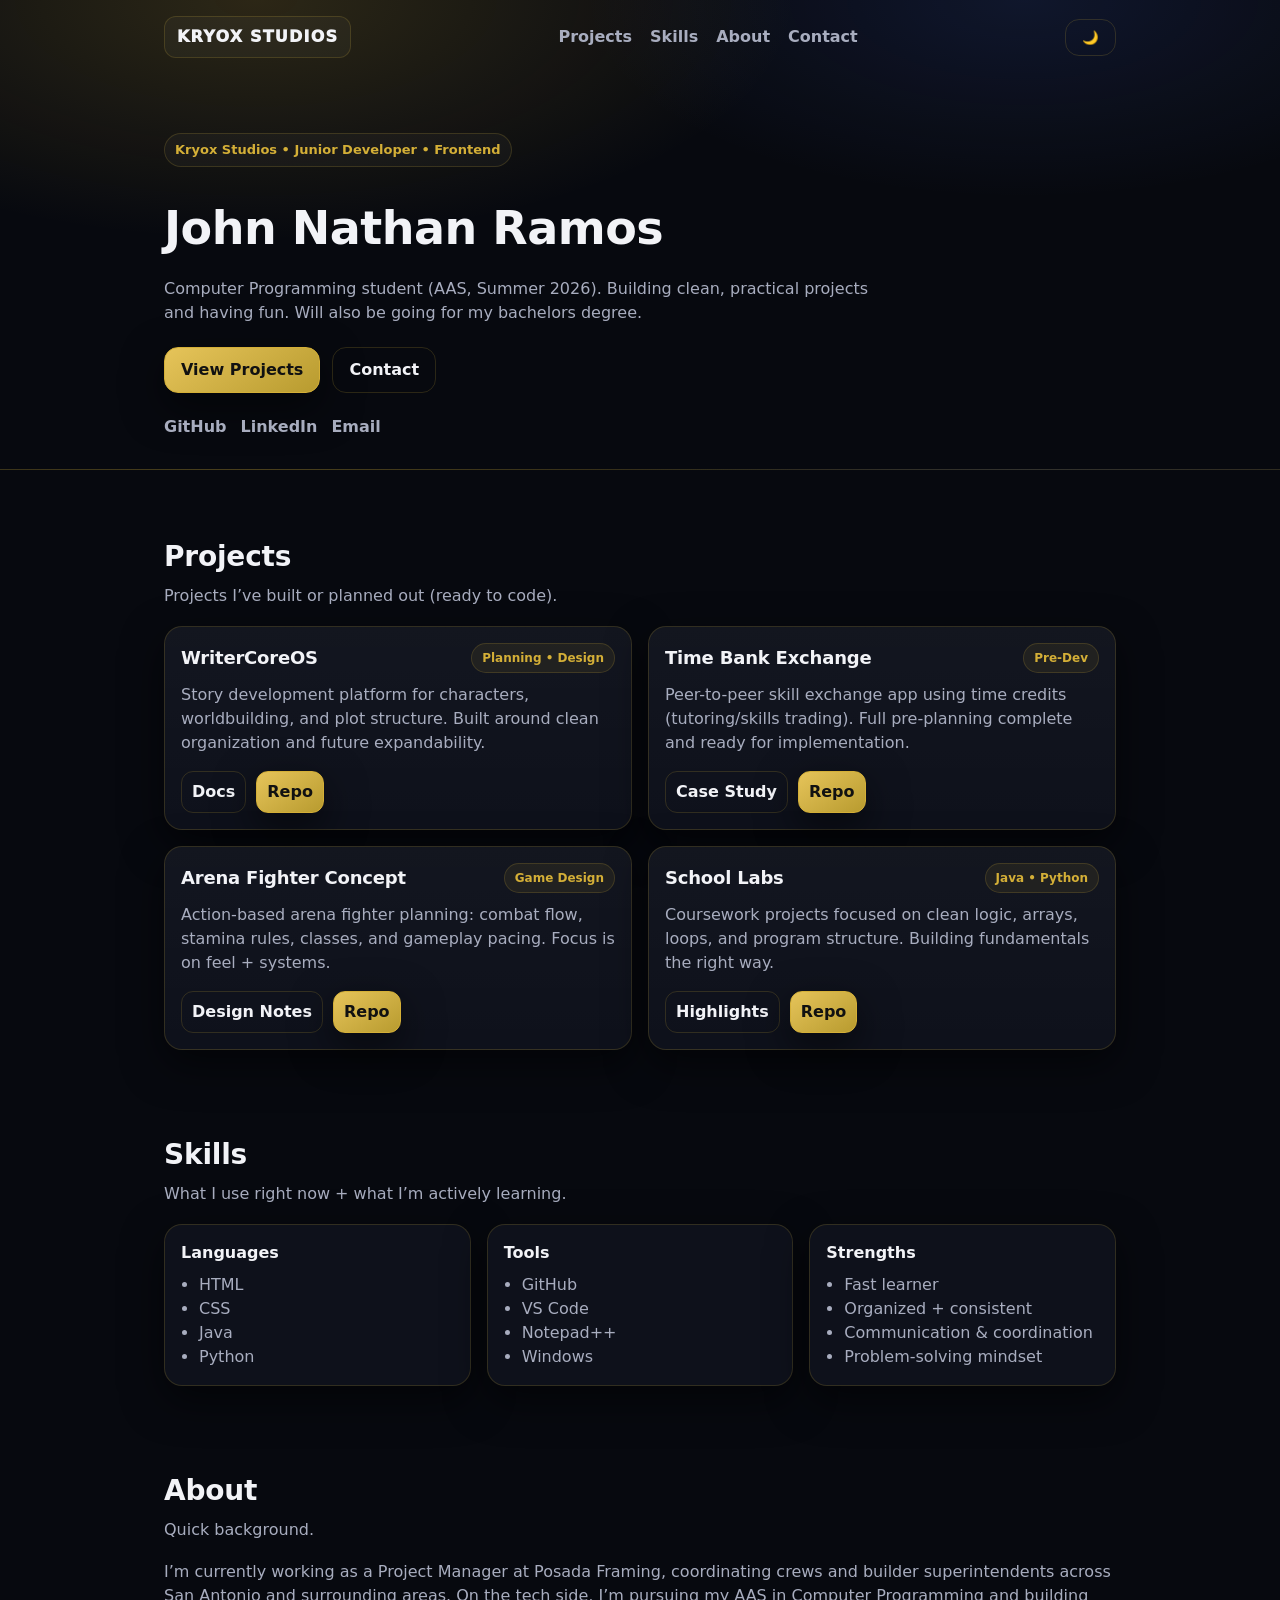
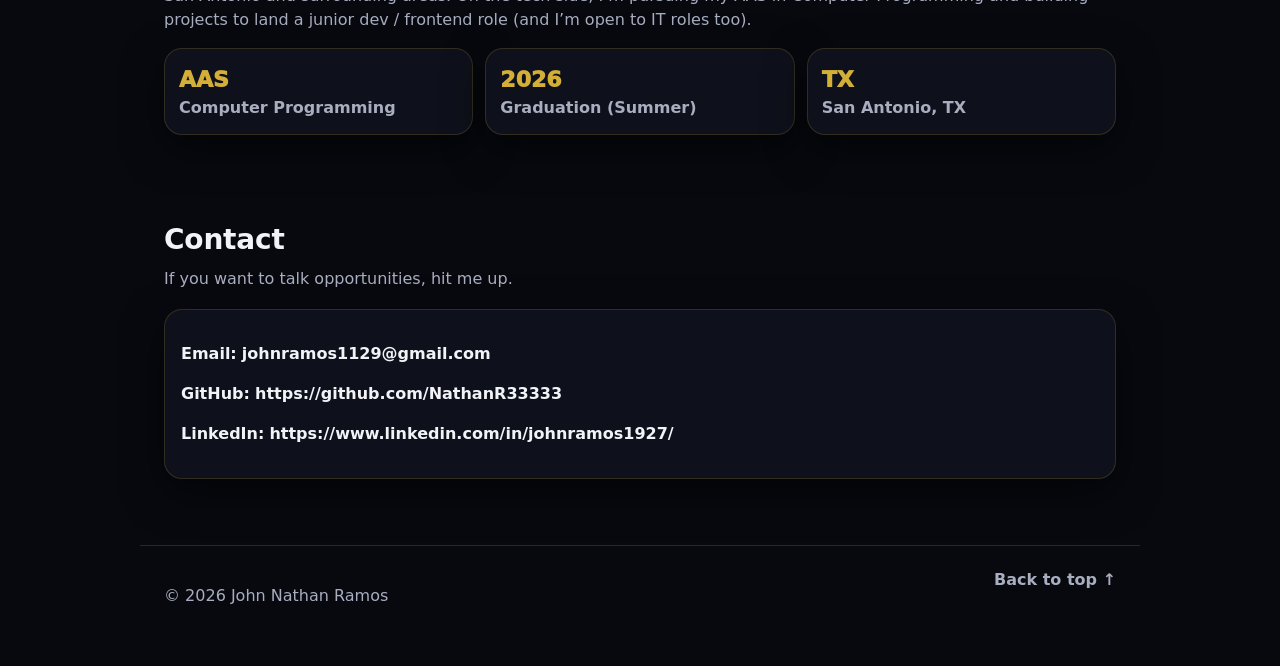
==== index.html @ 4ab32931 "Add files via upload" ====
<!DOCTYPE html>
<html lang="en">
<head>
  <meta charset="UTF-8" />
  <meta name="viewport" content="width=device-width, initial-scale=1.0" />
  <title>John Nathan Ramos | Kryox Portfolio</title>
  <meta name="description" content="John Nathan Ramos — Kryox themed portfolio. Junior Developer / Frontend." />
  <link rel="stylesheet" href="styles.css" />
</head>

<body>
  <header class="site-header" id="top">
    <nav class="nav">
      <a class="logo" href="#top">KRYOX STUDIOS</a>

      <div class="nav-links">
        <a href="#projects">Projects</a>
        <a href="#skills">Skills</a>
        <a href="#about">About</a>
        <a href="#contact">Contact</a>
      </div>

      <button class="btn btn-ghost" id="themeToggle" type="button" aria-label="Toggle theme">
        🌙
      </button>
    </nav>

    <div class="hero">
      <p class="tag">Kryox Studios • Junior Developer • Frontend</p>
      <h1>John Nathan Ramos</h1>
      <p class="sub">
        Computer Programming student (AAS, Summer 2026). Building clean, practical projects and having fun. Will also be going for my bachelors degree.
      </p>

      <div class="hero-actions">
        <a class="btn" href="#projects">View Projects</a>
        <a class="btn btn-ghost" href="#contact">Contact</a>
      </div>

      <div class="quick-links">
        <a href="https://github.com/NathanR33333" target="https://github.com/NathanR33333" rel="noreferrer">GitHub</a>
        <a href="https://www.linkedin.com/in/johnramos1927/" target="https://www.linkedin.com/in/johnramos1927/" rel="noreferrer">LinkedIn</a>
        <a href="mailto:johnramos1129@gmail.com">Email</a>
      </div>
    </div>
  </header>

  <main class="container">
    <!-- PROJECTS -->
    <section class="section" id="projects">
      <div class="section-head">
        <h2>Projects</h2>
        <p>Projects I’ve built or planned out (ready to code).</p>
      </div>

      <div class="grid">
        <article class="card">
          <div class="card-top">
            <h3>WriterCoreOS</h3>
            <span class="pill">Planning • Design</span>
          </div>
          <p>
            Story development platform for characters, worldbuilding, and plot structure.
            Built around clean organization and future expandability.
          </p>
          <div class="card-actions">
            <a class="btn btn-small btn-ghost" href="https://github.com/NathanR33333/writercoreos" target="_blank">Docs</a>
            <a class="btn btn-small" href="https://github.com/NathanR33333/writercoreos" target="_blank">Repo</a>
          </div>
        </article>

        <article class="card">
          <div class="card-top">
            <h3>Time Bank Exchange</h3>
            <span class="pill">Pre-Dev</span>
          </div>
          <p>
            Peer-to-peer skill exchange app using time credits (tutoring/skills trading).
            Full pre-planning complete and ready for implementation.
          </p>
          <div class="card-actions">
            <a class="btn btn-small btn-ghost" href="https://github.com/NathanR33333/time-bank-exchange" target="_blank">Case Study</a>
            <a class="btn btn-small" href="https://github.com/NathanR33333/time-bank-exchange" target="_blank">Repo</a>
          </div>
        </article>

        <article class="card">
          <div class="card-top">
            <h3>Arena Fighter Concept</h3>
            <span class="pill">Game Design</span>
          </div>
          <p>
            Action-based arena fighter planning: combat flow, stamina rules, classes, and gameplay pacing.
            Focus is on feel + systems.
          </p>
          <div class="card-actions">
            <a class="btn btn-small btn-ghost" href="https://github.com/NathanR33333/arena-fighter-concept" target="_blank">Design Notes</a>
			<a class="btn btn-small" href="https://github.com/NathanR33333/arena-fighter-concept" target="_blank">Repo</a>

          </div>
        </article>

        <article class="card">
          <div class="card-top">
            <h3>School Labs</h3>
            <span class="pill">Java • Python</span>
          </div>
          <p>
            Coursework projects focused on clean logic, arrays, loops, and program structure.
            Building fundamentals the right way.
          </p>
          <div class="card-actions">
            <a class="btn btn-small btn-ghost" href="https://github.com/NathanR33333/school-labs" target="_blank">Highlights</a>
			<a class="btn btn-small" href="https://github.com/NathanR33333/school-labs" target="_blank">Repo</a>

          </div>
        </article>
      </div>
    </section>

    <!-- SKILLS -->
    <section class="section" id="skills">
      <div class="section-head">
        <h2>Skills</h2>
        <p>What I use right now + what I’m actively learning.</p>
      </div>

      <div class="skills">
        <div class="skill-group">
          <h3>Languages</h3>
          <ul>
            <li>HTML</li>
            <li>CSS</li>
            <li>Java</li>
            <li>Python</li>
          </ul>
        </div>

        <div class="skill-group">
          <h3>Tools</h3>
          <ul>
            <li>GitHub</li>
            <li>VS Code</li>
            <li>Notepad++</li>
            <li>Windows</li>
          </ul>
        </div>

        <div class="skill-group">
          <h3>Strengths</h3>
          <ul>
            <li>Fast learner</li>
            <li>Organized + consistent</li>
            <li>Communication & coordination</li>
            <li>Problem-solving mindset</li>
          </ul>
        </div>
      </div>
    </section>

    <!-- ABOUT -->
    <section class="section" id="about">
      <div class="section-head">
        <h2>About</h2>
        <p>Quick background.</p>
      </div>

      <div class="about">
        <p>
          I’m currently working as a Project Manager at Posada Framing, coordinating crews and builder superintendents
          across San Antonio and surrounding areas. On the tech side, I’m pursuing my AAS in Computer Programming and
          building projects to land a junior dev / frontend role (and I’m open to IT roles too).
        </p>

        <div class="stats">
          <div class="stat">
            <span class="stat-num">AAS</span>
            <span class="stat-label">Computer Programming</span>
          </div>
          <div class="stat">
            <span class="stat-num">2026</span>
            <span class="stat-label">Graduation (Summer)</span>
          </div>
          <div class="stat">
            <span class="stat-num">TX</span>
            <span class="stat-label">San Antonio, TX</span>
          </div>
        </div>
      </div>
    </section>

    <!-- CONTACT -->
    <section class="section" id="contact">
      <div class="section-head">
        <h2>Contact</h2>
        <p>If you want to talk opportunities, hit me up.</p>
      </div>

      <div class="contact-card">
        <p><strong>Email:</strong> <a href="mailto:johnramos1129@gmail.com">johnramos1129@gmail.com</a></p>
        <p><strong>GitHub:</strong> <a href="https://github.com/NathanR33333" target="_blank" rel="noreferrer">https://github.com/NathanR33333</a></p>
        <p><strong>LinkedIn:</strong> <a href="https://www.linkedin.com/in/johnramos1927/" target="_blank" rel="noreferrer">https://www.linkedin.com/in/johnramos1927/</a></p>
      </div>
    </section>
  </main>

  <footer class="footer">
    <p>© <span id="year"></span> John Nathan Ramos</p>
    <a href="#top">Back to top ↑</a>
  </footer>

  <script src="script.js"></script>
</body>
</html>
---- styles.css ----
/* ====== Kryox Theme ====== */
:root {
  --bg: #07090f;                         /* near-black */
  --panel: #0e111b;                      /* dark navy */
  --text: #f2f3f7;                       /* clean white */
  --muted: #a8adbf;                      /* soft gray */
  --border: rgba(212, 175, 55, 0.18);    /* gold border */
  --brand: #d4af37;                      /* GOLD */
  --brand-soft: rgba(212, 175, 55, 0.15);
  --shadow: 0 14px 40px rgba(0, 0, 0, 0.55);
}

:root.light {
  --bg: #f8f6ef;
  --panel: #ffffff;
  --text: #111111;
  --muted: #4a4a4a;
  --border: rgba(212, 175, 55, 0.25);
  --brand: #b89b2f;
  --brand-soft: rgba(184, 155, 47, 0.2);
  --shadow: 0 10px 30px rgba(0, 0, 0, 0.12);
}

* { box-sizing: border-box; }
html { scroll-behavior: smooth; }
body {
  margin: 0;
  font-family: system-ui, -apple-system, Segoe UI, Roboto, Arial, sans-serif;
  background: var(--bg);
  color: var(--text);
  line-height: 1.5;
}

/* ====== Layout ====== */
.container {
  max-width: 1000px;
  margin: 0 auto;
  padding: 24px;
}

.section { padding: 42px 0; }

.section-head {
  display: grid;
  gap: 6px;
  margin-bottom: 18px;
}

.section-head h2 {
  margin: 0;
  font-size: 28px;
  letter-spacing: -0.2px;
}

.section-head p { margin: 0; color: var(--muted); }

/* ====== Header/Nav ====== */
.site-header {
  border-bottom: 1px solid var(--border);
  background:
    radial-gradient(900px 400px at 20% 0%, rgba(212, 175, 55, 0.18), transparent 60%),
    radial-gradient(800px 360px at 80% 0%, rgba(80, 120, 255, 0.12), transparent 55%),
    var(--bg);
}

.nav {
  max-width: 1000px;
  margin: 0 auto;
  padding: 16px 24px;
  display: flex;
  align-items: center;
  justify-content: space-between;
  gap: 12px;
}

.logo {
  font-weight: 1000;
  letter-spacing: 1.2px;
  text-decoration: none;
  color: var(--text);
  border: 1px solid var(--border);
  padding: 8px 12px;
  border-radius: 12px;
  background: rgba(255, 255, 255, 0.03);
}

.nav-links {
  display: flex;
  gap: 18px;
  align-items: center;
}

.nav-links a {
  text-decoration: none;
  color: var(--muted);
  font-weight: 800;
}

.nav-links a:hover { color: var(--text); }

/* ====== Hero ====== */
.hero {
  max-width: 1000px;
  margin: 0 auto;
  padding: 46px 24px 30px;
  display: grid;
  gap: 14px;
}

.tag {
  display: inline-block;
  width: fit-content;
  padding: 6px 10px;
  border-radius: 999px;
  border: 1px solid var(--border);
  background: rgba(255, 255, 255, 0.03);
  color: var(--brand);
  font-weight: 900;
  font-size: 13px;
}

.hero h1 {
  margin: 0;
  font-size: 46px;
  letter-spacing: -0.5px;
}

.sub {
  margin: 0;
  color: var(--muted);
  max-width: 72ch;
}

.hero-actions {
  display: flex;
  gap: 12px;
  flex-wrap: wrap;
  margin-top: 8px;
}

.quick-links {
  display: flex;
  gap: 14px;
  flex-wrap: wrap;
  margin-top: 8px;
}

.quick-links a {
  color: var(--muted);
  text-decoration: none;
  font-weight: 800;
}

.quick-links a:hover { color: var(--text); }

/* ====== Buttons ====== */
.btn {
  display: inline-flex;
  align-items: center;
  justify-content: center;
  padding: 10px 16px;
  border-radius: 14px;
  border: 1px solid var(--brand);
  background: linear-gradient(145deg, #e6c45a, #b89b2f);
  color: #111;
  font-weight: 900;
  text-decoration: none;
  box-shadow: var(--shadow);
  cursor: pointer;
}

.btn:hover { filter: brightness(1.05); }

.btn-ghost {
  background: transparent;
  border-color: var(--border);
  color: var(--text);
  box-shadow: none;
}

.btn-ghost:hover { background: var(--brand-soft); }

.btn-small {
  padding: 8px 10px;
  border-radius: 12px;
  font-weight: 900;
}

/* ====== Cards/Grid ====== */
.grid {
  display: grid;
  gap: 16px;
  grid-template-columns: repeat(12, 1fr);
}

.card {
  grid-column: span 6;
  background:
    linear-gradient(180deg, rgba(255,255,255,0.02), transparent),
    var(--panel);
  border: 1px solid var(--border);
  border-radius: 18px;
  padding: 16px;
  box-shadow: var(--shadow);
  display: grid;
  gap: 10px;
  transition: transform 0.2s ease, box-shadow 0.2s ease;
}

.card:hover {
  transform: translateY(-4px);
  box-shadow: 0 18px 50px rgba(0, 0, 0, 0.7);
}

.card-top {
  display: flex;
  align-items: center;
  justify-content: space-between;
  gap: 10px;
}

.card h3 {
  margin: 0;
  font-size: 18px;
  letter-spacing: -0.2px;
}

.card p { margin: 0; color: var(--muted); }

.card-actions {
  display: flex;
  gap: 10px;
  flex-wrap: wrap;
  margin-top: 6px;
}

.pill {
  font-size: 12px;
  font-weight: 900;
  color: var(--brand);
  border: 1px solid var(--border);
  padding: 5px 10px;
  border-radius: 999px;
  background: rgba(212, 175, 55, 0.08);
}

/* ====== Skills ====== */
.skills {
  display: grid;
  gap: 16px;
  grid-template-columns: repeat(12, 1fr);
}

.skill-group {
  grid-column: span 4;
  background: var(--panel);
  border: 1px solid var(--border);
  border-radius: 18px;
  padding: 16px;
  box-shadow: var(--shadow);
}

.skill-group h3 {
  margin: 0 0 8px;
  font-size: 16px;
}

.skill-group ul {
  margin: 0;
  padding-left: 18px;
  color: var(--muted);
}

/* ====== About ====== */
.about { display: grid; gap: 16px; }
.about p { margin: 0; color: var(--muted); }

.stats {
  display: grid;
  grid-template-columns: repeat(12, 1fr);
  gap: 12px;
}

.stat {
  grid-column: span 4;
  background: var(--panel);
  border: 1px solid var(--border);
  border-radius: 18px;
  padding: 14px;
  box-shadow: var(--shadow);
}

.stat-num {
  display: block;
  font-size: 22px;
  font-weight: 1000;
  color: var(--brand);
}

.stat-label {
  color: var(--muted);
  font-weight: 800;
}

/* ====== Contact ====== */
.contact-card {
  background: var(--panel);
  border: 1px solid var(--border);
  border-radius: 18px;
  padding: 16px;
  box-shadow: var(--shadow);
}

.contact-card a {
  color: var(--text);
  font-weight: 900;
  text-decoration: none;
}

.contact-card a:hover { text-decoration: underline; }

/* ====== Footer ====== */
.footer {
  max-width: 1000px;
  margin: 0 auto;
  padding: 22px 24px 42px;
  display: flex;
  justify-content: space-between;
  gap: 12px;
  flex-wrap: wrap;
  color: var(--muted);
  border-top: 1px solid var(--border);
}

.footer a {
  color: var(--muted);
  text-decoration: none;
  font-weight: 900;
}

.footer a:hover { color: var(--text); }

/* ====== Responsive ====== */
@media (max-width: 900px) {
  .card { grid-column: span 12; }
  .skill-group { grid-column: span 12; }
  .stat { grid-column: span 12; }
  .hero h1 { font-size: 38px; }
  .nav-links { display: none; }
}
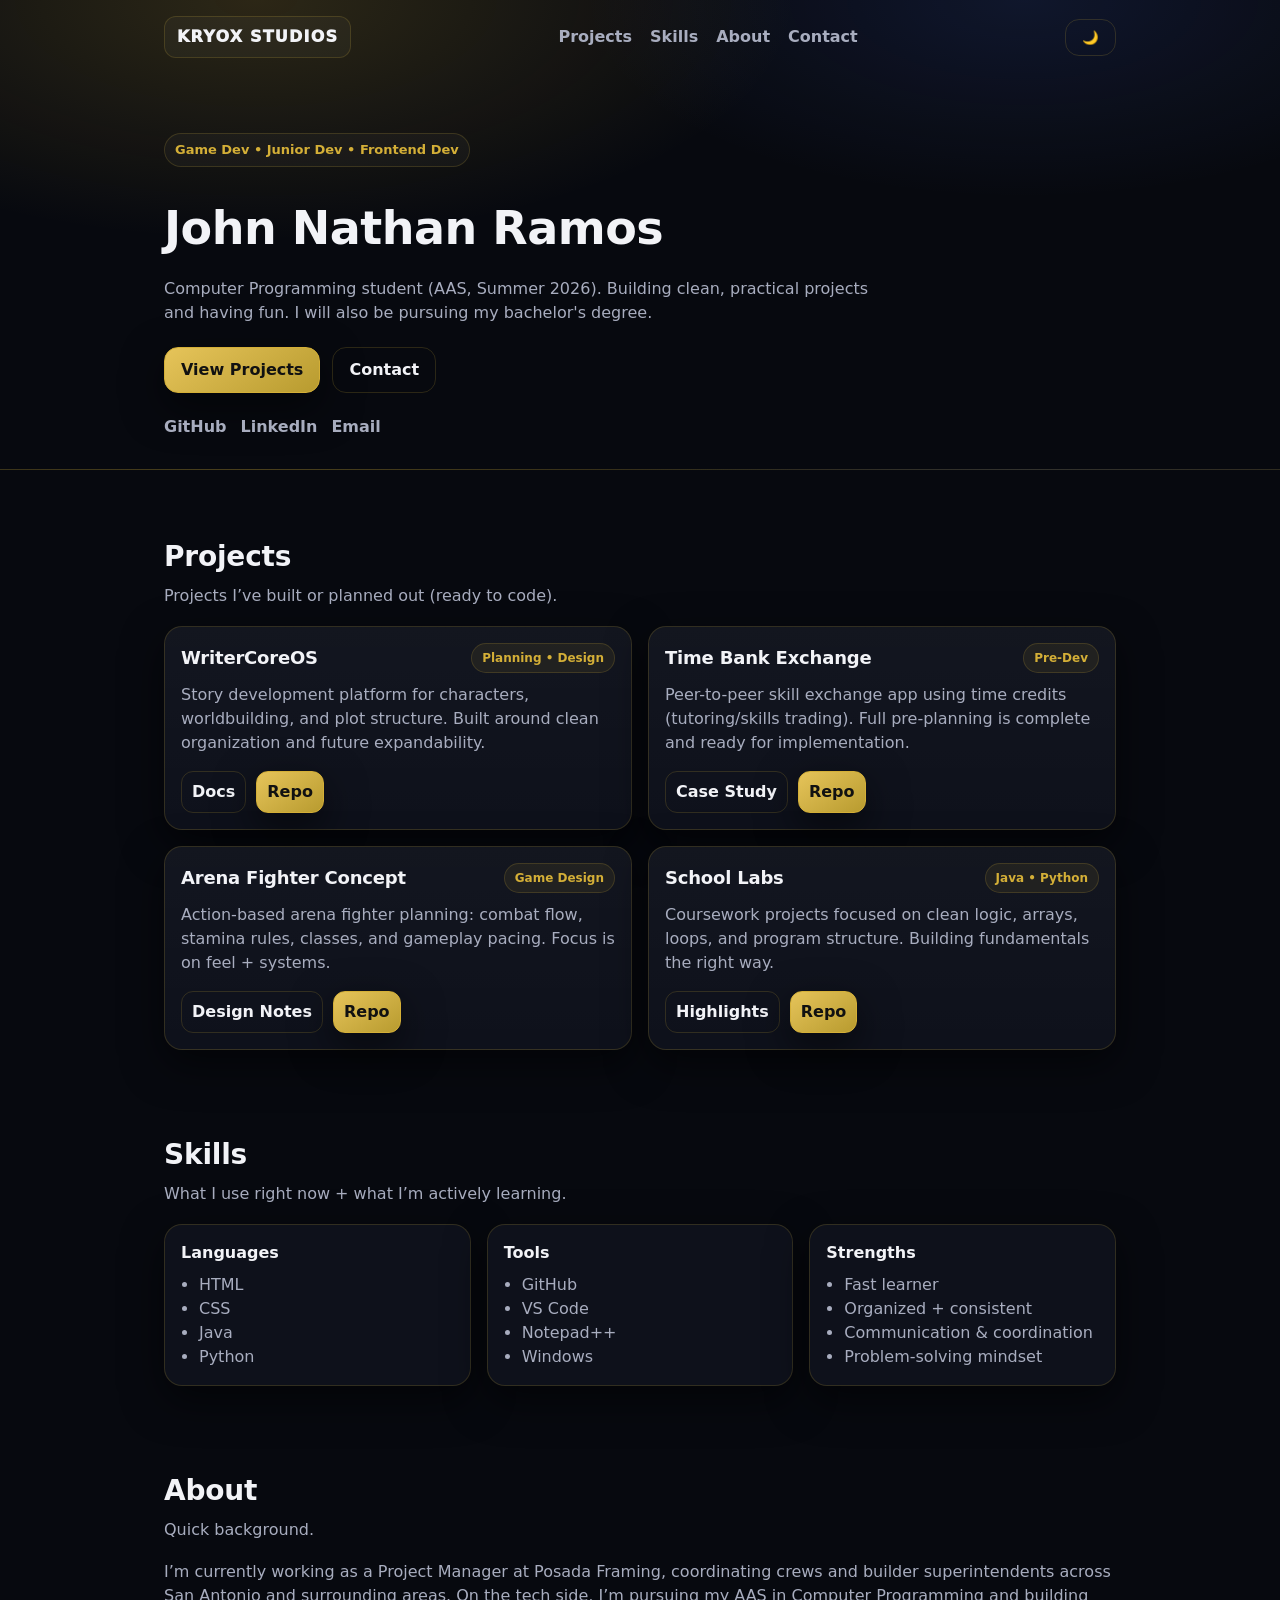
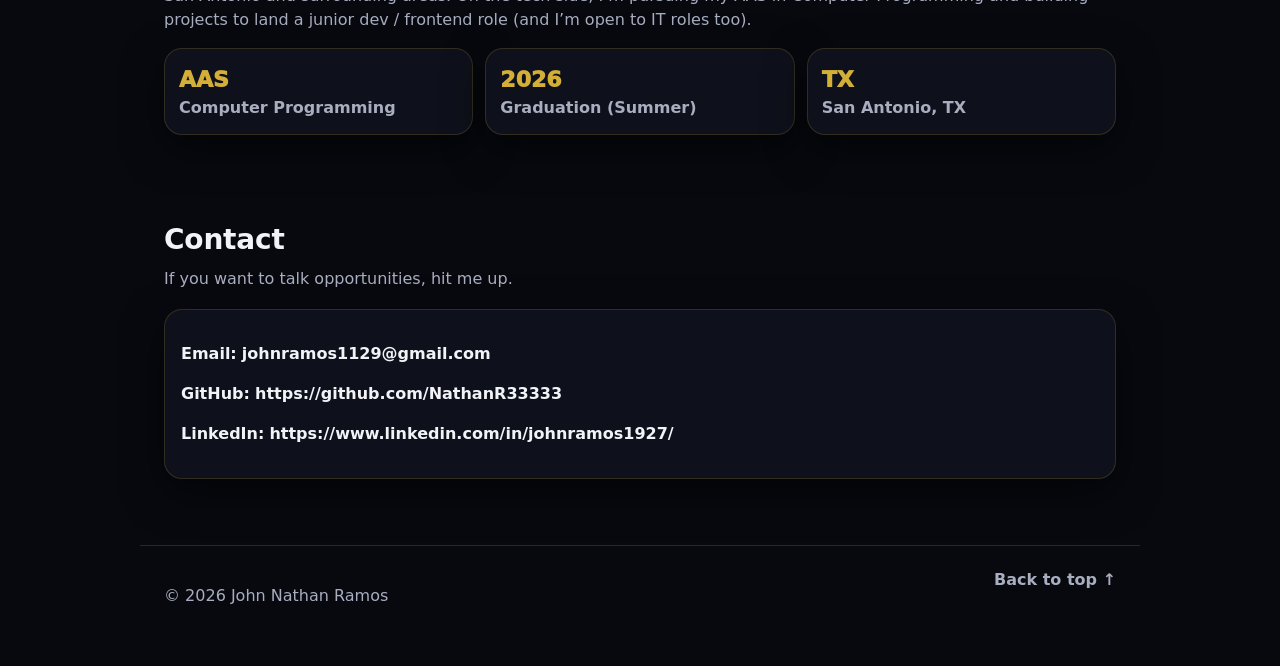
==== commit a3ca4d24: "Revise index.html for portfolio updates Updated portfolio content and structure." ====
--- a/index.html
+++ b/index.html
@@ -4,7 +4,7 @@
   <meta charset="UTF-8" />
   <meta name="viewport" content="width=device-width, initial-scale=1.0" />
   <title>John Nathan Ramos | Kryox Portfolio</title>
-  <meta name="description" content="John Nathan Ramos — Kryox themed portfolio. Junior Developer / Frontend." />
+  <meta name="description" content="John Nathan Ramos" />
   <link rel="stylesheet" href="styles.css" />
 </head>
 
@@ -26,10 +26,10 @@
     </nav>
 
     <div class="hero">
-      <p class="tag">Kryox Studios • Junior Developer • Frontend</p>
+      <p class="tag"> Game Dev • Junior Dev • Frontend Dev</p>
       <h1>John Nathan Ramos</h1>
       <p class="sub">
-        Computer Programming student (AAS, Summer 2026). Building clean, practical projects and having fun. Will also be going for my bachelors degree.
+        Computer Programming student (AAS, Summer 2026). Building clean, practical projects and having fun. I will also be pursuing my bachelor's degree.
       </p>
 
       <div class="hero-actions">
@@ -76,7 +76,7 @@
           </div>
           <p>
             Peer-to-peer skill exchange app using time credits (tutoring/skills trading).
-            Full pre-planning complete and ready for implementation.
+            Full pre-planning is complete and ready for implementation.
           </p>
           <div class="card-actions">
             <a class="btn btn-small btn-ghost" href="https://github.com/NathanR33333/time-bank-exchange" target="_blank">Case Study</a>
@@ -212,3 +212,4 @@
   <script src="script.js"></script>
 </body>
 </html>
+
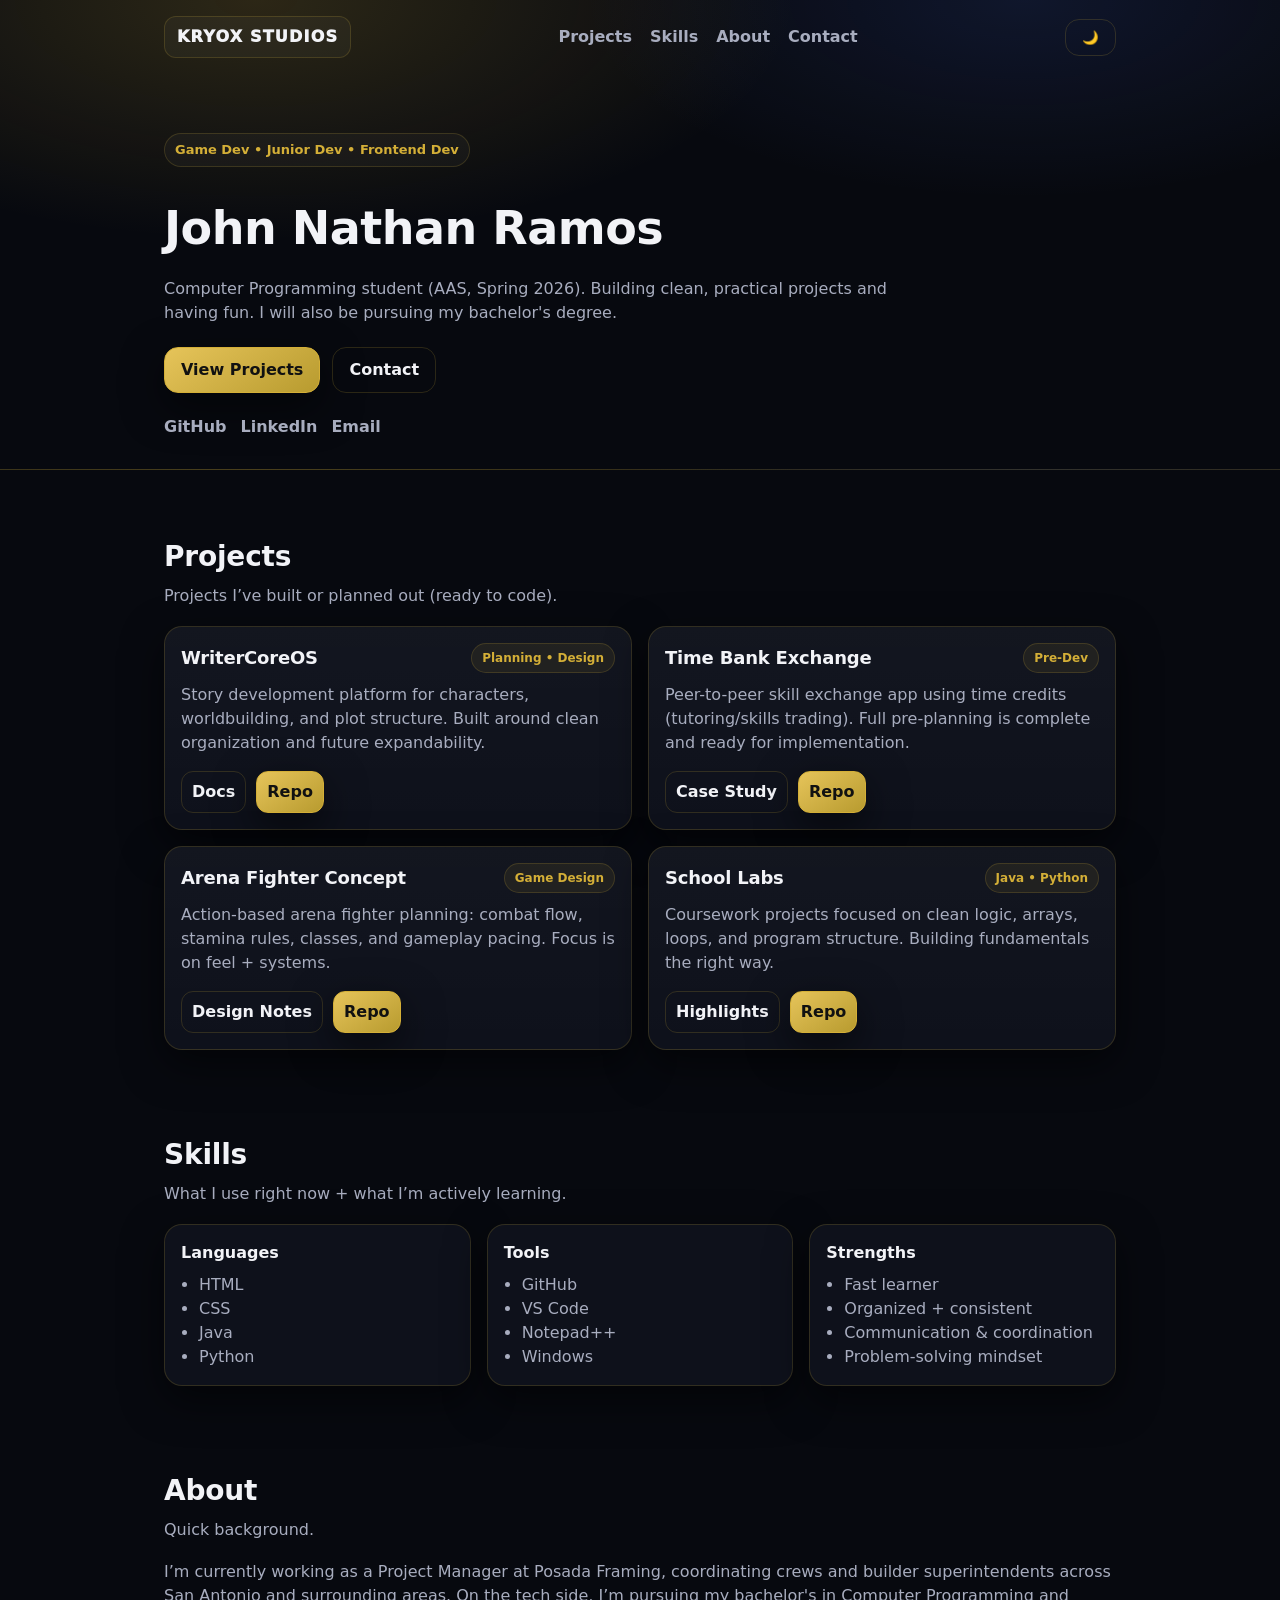
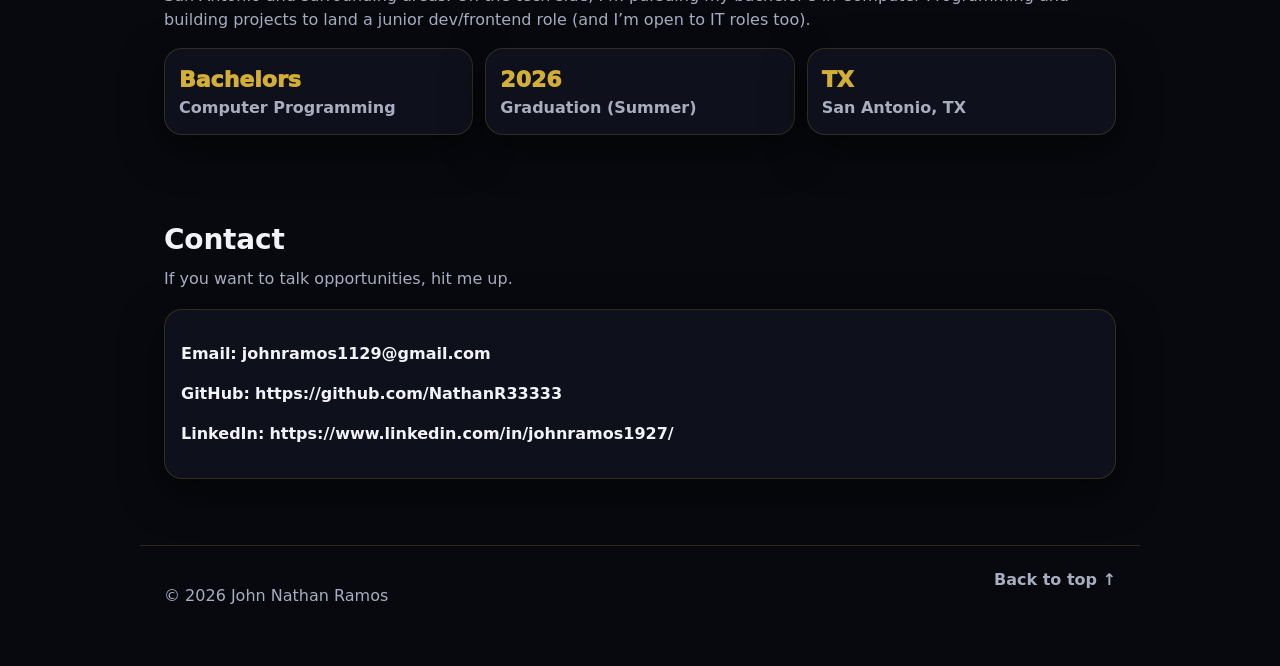
==== commit 6baedbe5: "update school details" ====
--- a/index.html
+++ b/index.html
@@ -29,7 +29,7 @@
       <p class="tag"> Game Dev • Junior Dev • Frontend Dev</p>
       <h1>John Nathan Ramos</h1>
       <p class="sub">
-        Computer Programming student (AAS, Summer 2026). Building clean, practical projects and having fun. I will also be pursuing my bachelor's degree.
+        Computer Programming student (AAS, Spring 2026). Building clean, practical projects and having fun. I will also be pursuing my bachelor's degree.
       </p>
 
       <div class="hero-actions">
@@ -168,13 +168,13 @@
       <div class="about">
         <p>
           I’m currently working as a Project Manager at Posada Framing, coordinating crews and builder superintendents
-          across San Antonio and surrounding areas. On the tech side, I’m pursuing my AAS in Computer Programming and
-          building projects to land a junior dev / frontend role (and I’m open to IT roles too).
+          across San Antonio and surrounding areas. On the tech side, I’m pursuing my bachelor's in Computer Programming and
+          building projects to land a junior dev/frontend role (and I’m open to IT roles too).
         </p>
 
         <div class="stats">
           <div class="stat">
-            <span class="stat-num">AAS</span>
+            <span class="stat-num">Bachelors</span>
             <span class="stat-label">Computer Programming</span>
           </div>
           <div class="stat">
@@ -213,3 +213,4 @@
 </body>
 </html>
 
+
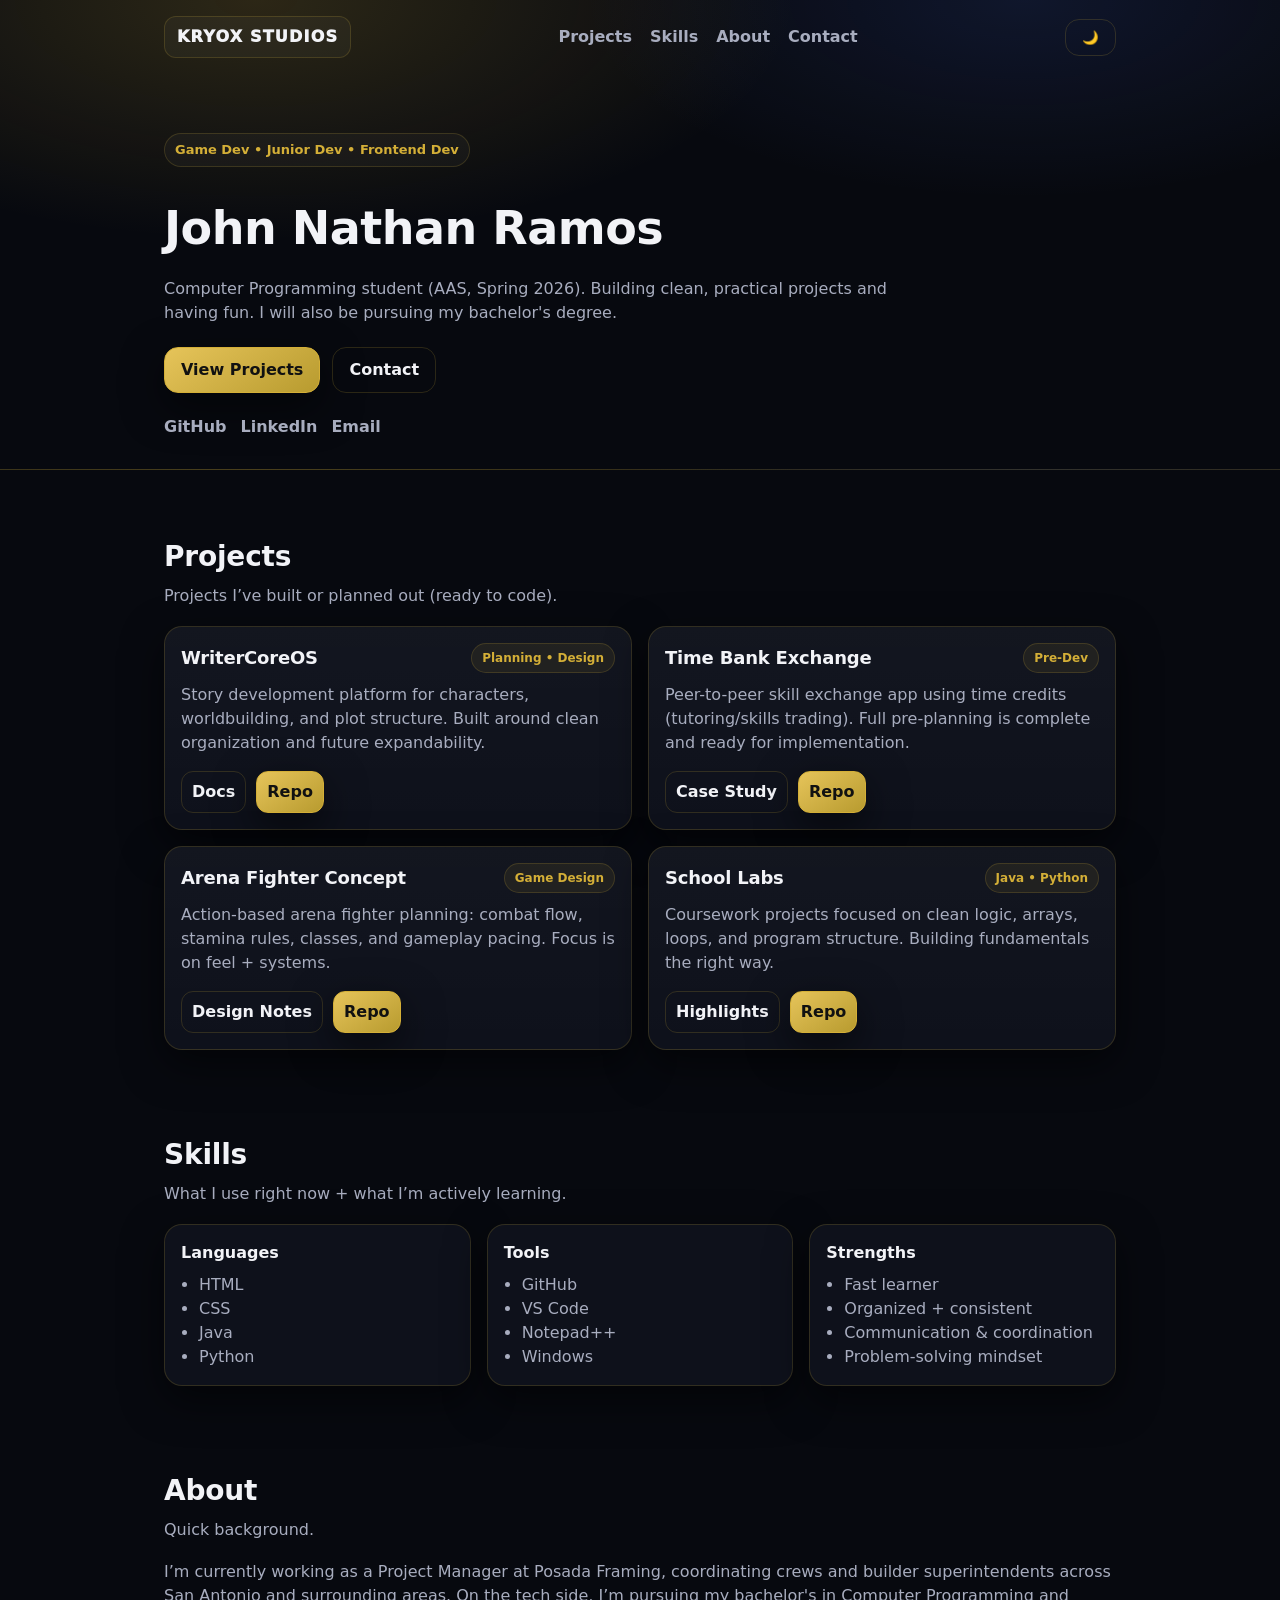
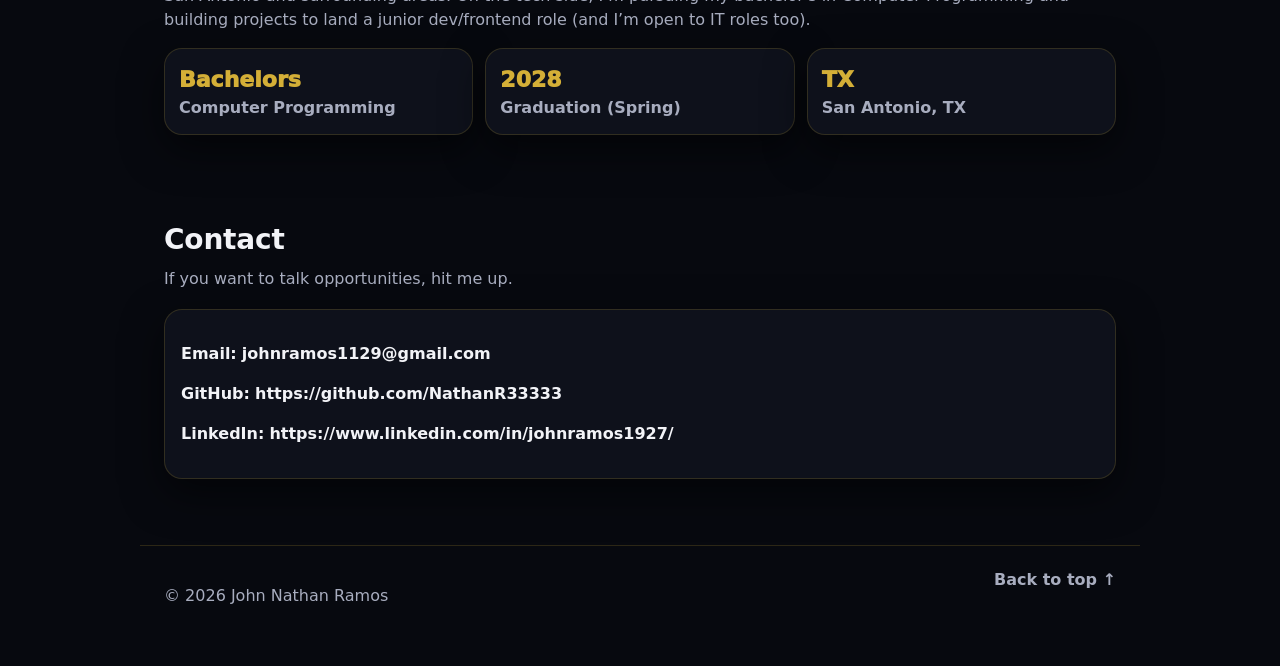
==== commit bf78ea76: "Fix HTML formatting and structure" ====
--- a/index.html
+++ b/index.html
@@ -178,8 +178,8 @@
             <span class="stat-label">Computer Programming</span>
           </div>
           <div class="stat">
-            <span class="stat-num">2026</span>
-            <span class="stat-label">Graduation (Summer)</span>
+            <span class="stat-num">2028</span>
+            <span class="stat-label">Graduation (Spring)</span>
           </div>
           <div class="stat">
             <span class="stat-num">TX</span>
@@ -214,3 +214,4 @@
 </html>
 
 
+
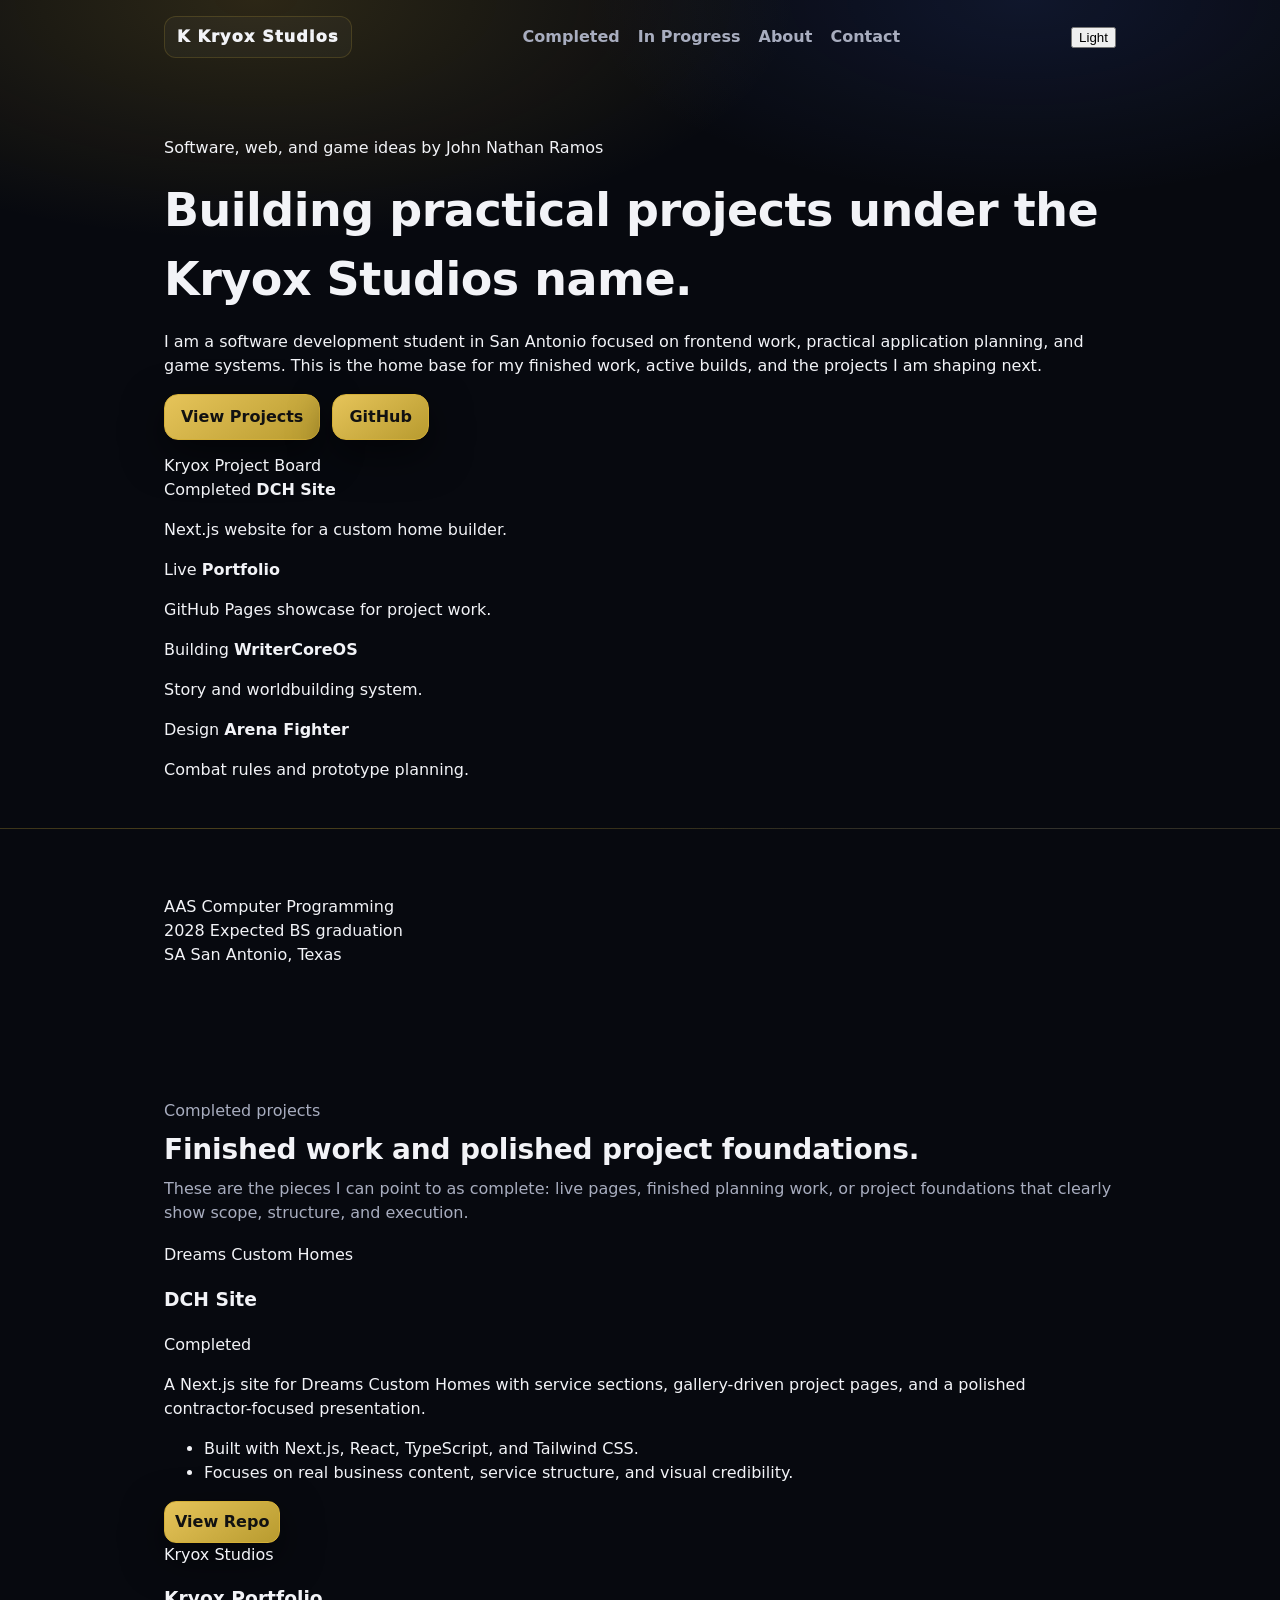
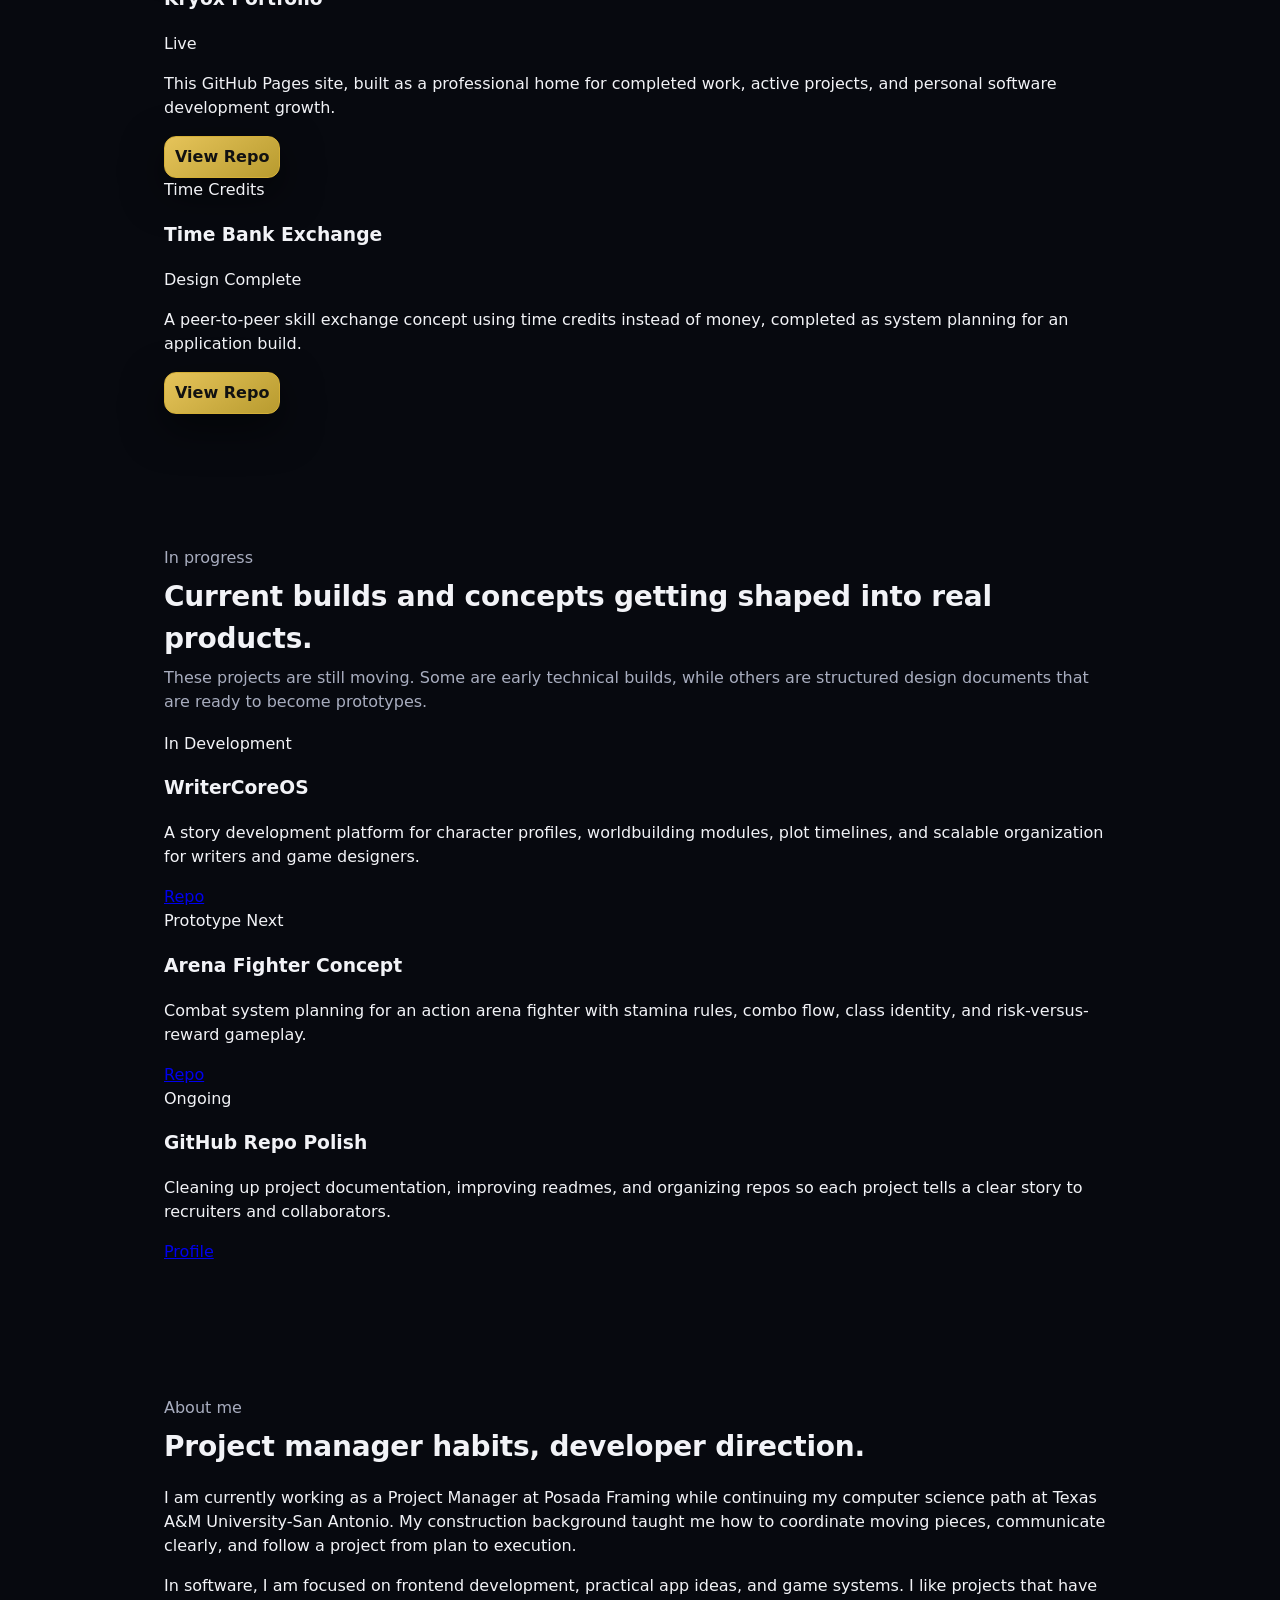
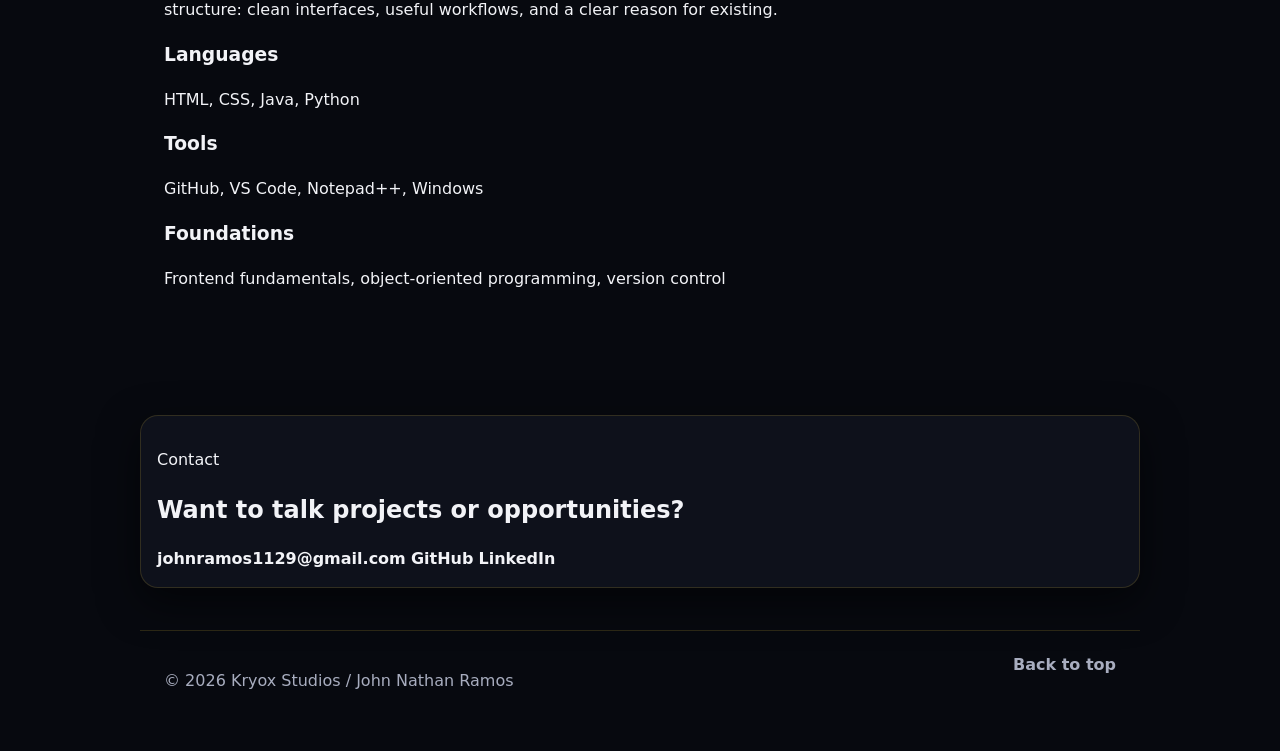
==== commit db30c6c2: "Refresh Kryox portfolio page" ====
--- a/index.html
+++ b/index.html
@@ -1,217 +1,286 @@
-<!DOCTYPE html>
-<html lang="en">
-<head>
-  <meta charset="UTF-8" />
-  <meta name="viewport" content="width=device-width, initial-scale=1.0" />
-  <title>John Nathan Ramos | Kryox Portfolio</title>
-  <meta name="description" content="John Nathan Ramos" />
-  <link rel="stylesheet" href="styles.css" />
-</head>
-
-<body>
-  <header class="site-header" id="top">
-    <nav class="nav">
-      <a class="logo" href="#top">KRYOX STUDIOS</a>
-
-      <div class="nav-links">
-        <a href="#projects">Projects</a>
-        <a href="#skills">Skills</a>
-        <a href="#about">About</a>
-        <a href="#contact">Contact</a>
-      </div>
-
-      <button class="btn btn-ghost" id="themeToggle" type="button" aria-label="Toggle theme">
-        🌙
-      </button>
-    </nav>
-
-    <div class="hero">
-      <p class="tag"> Game Dev • Junior Dev • Frontend Dev</p>
-      <h1>John Nathan Ramos</h1>
-      <p class="sub">
-        Computer Programming student (AAS, Spring 2026). Building clean, practical projects and having fun. I will also be pursuing my bachelor's degree.
-      </p>
-
-      <div class="hero-actions">
-        <a class="btn" href="#projects">View Projects</a>
-        <a class="btn btn-ghost" href="#contact">Contact</a>
-      </div>
-
-      <div class="quick-links">
-        <a href="https://github.com/NathanR33333" target="https://github.com/NathanR33333" rel="noreferrer">GitHub</a>
-        <a href="https://www.linkedin.com/in/johnramos1927/" target="https://www.linkedin.com/in/johnramos1927/" rel="noreferrer">LinkedIn</a>
-        <a href="mailto:johnramos1129@gmail.com">Email</a>
-      </div>
-    </div>
-  </header>
-
-  <main class="container">
-    <!-- PROJECTS -->
-    <section class="section" id="projects">
-      <div class="section-head">
-        <h2>Projects</h2>
-        <p>Projects I’ve built or planned out (ready to code).</p>
-      </div>
-
-      <div class="grid">
-        <article class="card">
-          <div class="card-top">
-            <h3>WriterCoreOS</h3>
-            <span class="pill">Planning • Design</span>
-          </div>
-          <p>
-            Story development platform for characters, worldbuilding, and plot structure.
-            Built around clean organization and future expandability.
-          </p>
-          <div class="card-actions">
-            <a class="btn btn-small btn-ghost" href="https://github.com/NathanR33333/writercoreos" target="_blank">Docs</a>
-            <a class="btn btn-small" href="https://github.com/NathanR33333/writercoreos" target="_blank">Repo</a>
-          </div>
-        </article>
-
-        <article class="card">
-          <div class="card-top">
-            <h3>Time Bank Exchange</h3>
-            <span class="pill">Pre-Dev</span>
-          </div>
-          <p>
-            Peer-to-peer skill exchange app using time credits (tutoring/skills trading).
-            Full pre-planning is complete and ready for implementation.
-          </p>
-          <div class="card-actions">
-            <a class="btn btn-small btn-ghost" href="https://github.com/NathanR33333/time-bank-exchange" target="_blank">Case Study</a>
-            <a class="btn btn-small" href="https://github.com/NathanR33333/time-bank-exchange" target="_blank">Repo</a>
-          </div>
-        </article>
-
-        <article class="card">
-          <div class="card-top">
-            <h3>Arena Fighter Concept</h3>
-            <span class="pill">Game Design</span>
-          </div>
-          <p>
-            Action-based arena fighter planning: combat flow, stamina rules, classes, and gameplay pacing.
-            Focus is on feel + systems.
-          </p>
-          <div class="card-actions">
-            <a class="btn btn-small btn-ghost" href="https://github.com/NathanR33333/arena-fighter-concept" target="_blank">Design Notes</a>
-			<a class="btn btn-small" href="https://github.com/NathanR33333/arena-fighter-concept" target="_blank">Repo</a>
-
-          </div>
-        </article>
-
-        <article class="card">
-          <div class="card-top">
-            <h3>School Labs</h3>
-            <span class="pill">Java • Python</span>
-          </div>
-          <p>
-            Coursework projects focused on clean logic, arrays, loops, and program structure.
-            Building fundamentals the right way.
-          </p>
-          <div class="card-actions">
-            <a class="btn btn-small btn-ghost" href="https://github.com/NathanR33333/school-labs" target="_blank">Highlights</a>
-			<a class="btn btn-small" href="https://github.com/NathanR33333/school-labs" target="_blank">Repo</a>
-
-          </div>
-        </article>
-      </div>
-    </section>
-
-    <!-- SKILLS -->
-    <section class="section" id="skills">
-      <div class="section-head">
-        <h2>Skills</h2>
-        <p>What I use right now + what I’m actively learning.</p>
-      </div>
-
-      <div class="skills">
-        <div class="skill-group">
-          <h3>Languages</h3>
-          <ul>
-            <li>HTML</li>
-            <li>CSS</li>
-            <li>Java</li>
-            <li>Python</li>
-          </ul>
-        </div>
-
-        <div class="skill-group">
-          <h3>Tools</h3>
-          <ul>
-            <li>GitHub</li>
-            <li>VS Code</li>
-            <li>Notepad++</li>
-            <li>Windows</li>
-          </ul>
-        </div>
-
-        <div class="skill-group">
-          <h3>Strengths</h3>
-          <ul>
-            <li>Fast learner</li>
-            <li>Organized + consistent</li>
-            <li>Communication & coordination</li>
-            <li>Problem-solving mindset</li>
-          </ul>
-        </div>
-      </div>
-    </section>
-
-    <!-- ABOUT -->
-    <section class="section" id="about">
-      <div class="section-head">
-        <h2>About</h2>
-        <p>Quick background.</p>
-      </div>
-
-      <div class="about">
-        <p>
-          I’m currently working as a Project Manager at Posada Framing, coordinating crews and builder superintendents
-          across San Antonio and surrounding areas. On the tech side, I’m pursuing my bachelor's in Computer Programming and
-          building projects to land a junior dev/frontend role (and I’m open to IT roles too).
-        </p>
-
-        <div class="stats">
-          <div class="stat">
-            <span class="stat-num">Bachelors</span>
-            <span class="stat-label">Computer Programming</span>
-          </div>
-          <div class="stat">
-            <span class="stat-num">2028</span>
-            <span class="stat-label">Graduation (Spring)</span>
-          </div>
-          <div class="stat">
-            <span class="stat-num">TX</span>
-            <span class="stat-label">San Antonio, TX</span>
-          </div>
-        </div>
-      </div>
-    </section>
-
-    <!-- CONTACT -->
-    <section class="section" id="contact">
-      <div class="section-head">
-        <h2>Contact</h2>
-        <p>If you want to talk opportunities, hit me up.</p>
-      </div>
-
-      <div class="contact-card">
-        <p><strong>Email:</strong> <a href="mailto:johnramos1129@gmail.com">johnramos1129@gmail.com</a></p>
-        <p><strong>GitHub:</strong> <a href="https://github.com/NathanR33333" target="_blank" rel="noreferrer">https://github.com/NathanR33333</a></p>
-        <p><strong>LinkedIn:</strong> <a href="https://www.linkedin.com/in/johnramos1927/" target="_blank" rel="noreferrer">https://www.linkedin.com/in/johnramos1927/</a></p>
-      </div>
-    </section>
-  </main>
-
-  <footer class="footer">
-    <p>© <span id="year"></span> John Nathan Ramos</p>
-    <a href="#top">Back to top ↑</a>
-  </footer>
-
-  <script src="script.js"></script>
-</body>
-</html>
-
-
-
+<!DOCTYPE html>
+<html lang="en">
+<head>
+  <meta charset="UTF-8" />
+  <meta name="viewport" content="width=device-width, initial-scale=1.0" />
+  <title>Kryox Studios | John Nathan Ramos</title>
+  <meta
+    name="description"
+    content="Kryox Studios portfolio for John Nathan Ramos, featuring completed projects, works in progress, and software development background."
+  />
+  <link rel="stylesheet" href="styles.css" />
+</head>
+
+<body>
+  <header class="site-header" id="top">
+    <nav class="nav" aria-label="Primary navigation">
+      <a class="logo" href="#top" aria-label="Kryox Studios home">
+        <span class="logo-mark">K</span>
+        <span>Kryox Studios</span>
+      </a>
+
+      <div class="nav-links">
+        <a href="#completed">Completed</a>
+        <a href="#progress">In Progress</a>
+        <a href="#about">About</a>
+        <a href="#contact">Contact</a>
+      </div>
+
+      <button class="theme-toggle" id="themeToggle" type="button" aria-label="Switch to light theme">
+        <span id="themeLabel">Light</span>
+      </button>
+    </nav>
+
+    <section class="hero" aria-labelledby="hero-title">
+      <div class="hero-copy">
+        <p class="studio-line">Software, web, and game ideas by John Nathan Ramos</p>
+        <h1 id="hero-title">Building practical projects under the Kryox Studios name.</h1>
+        <p class="hero-text">
+          I am a software development student in San Antonio focused on frontend work,
+          practical application planning, and game systems. This is the home base for
+          my finished work, active builds, and the projects I am shaping next.
+        </p>
+
+        <div class="hero-actions">
+          <a class="btn btn-primary" href="#completed">View Projects</a>
+          <a class="btn btn-secondary" href="https://github.com/NathanR33333" target="_blank" rel="noreferrer">GitHub</a>
+        </div>
+      </div>
+
+      <div class="studio-board" aria-label="Kryox Studios project board">
+        <div class="board-header">
+          <span class="board-dot"></span>
+          <span>Kryox Project Board</span>
+        </div>
+        <div class="board-grid">
+          <div class="board-card board-card-featured">
+            <span class="board-label">Completed</span>
+            <strong>DCH Site</strong>
+            <p>Next.js website for a custom home builder.</p>
+          </div>
+          <div class="board-card">
+            <span class="board-label">Live</span>
+            <strong>Portfolio</strong>
+            <p>GitHub Pages showcase for project work.</p>
+          </div>
+          <div class="board-card">
+            <span class="board-label">Building</span>
+            <strong>WriterCoreOS</strong>
+            <p>Story and worldbuilding system.</p>
+          </div>
+          <div class="board-card">
+            <span class="board-label">Design</span>
+            <strong>Arena Fighter</strong>
+            <p>Combat rules and prototype planning.</p>
+          </div>
+        </div>
+      </div>
+    </section>
+  </header>
+
+  <main>
+    <section class="section section-intro" aria-label="Portfolio overview">
+      <div class="container overview">
+        <div>
+          <span class="metric-value">AAS</span>
+          <span class="metric-label">Computer Programming</span>
+        </div>
+        <div>
+          <span class="metric-value">2028</span>
+          <span class="metric-label">Expected BS graduation</span>
+        </div>
+        <div>
+          <span class="metric-value">SA</span>
+          <span class="metric-label">San Antonio, Texas</span>
+        </div>
+      </div>
+    </section>
+
+    <section class="section" id="completed">
+      <div class="container">
+        <div class="section-head">
+          <p class="section-kicker">Completed projects</p>
+          <h2>Finished work and polished project foundations.</h2>
+          <p>
+            These are the pieces I can point to as complete: live pages, finished planning
+            work, or project foundations that clearly show scope, structure, and execution.
+          </p>
+        </div>
+
+        <div class="project-grid">
+          <article class="project-card project-card-large">
+            <div class="project-media dch-preview" aria-hidden="true">
+              <span>Dreams Custom Homes</span>
+            </div>
+            <div class="project-body">
+              <div class="project-title-row">
+                <h3>DCH Site</h3>
+                <span class="status status-complete">Completed</span>
+              </div>
+              <p>
+                A Next.js site for Dreams Custom Homes with service sections, gallery-driven
+                project pages, and a polished contractor-focused presentation.
+              </p>
+              <ul class="project-points">
+                <li>Built with Next.js, React, TypeScript, and Tailwind CSS.</li>
+                <li>Focuses on real business content, service structure, and visual credibility.</li>
+              </ul>
+              <div class="card-actions">
+                <a class="btn btn-small btn-secondary" href="https://github.com/NathanR33333/DCH-site" target="_blank" rel="noreferrer">View Repo</a>
+              </div>
+            </div>
+          </article>
+
+          <article class="project-card">
+            <div class="project-media portfolio-preview" aria-hidden="true">
+              <span>Kryox Studios</span>
+            </div>
+            <div class="project-body">
+              <div class="project-title-row">
+                <h3>Kryox Portfolio</h3>
+                <span class="status status-complete">Live</span>
+              </div>
+              <p>
+                This GitHub Pages site, built as a professional home for completed work,
+                active projects, and personal software development growth.
+              </p>
+              <div class="card-actions">
+                <a class="btn btn-small btn-secondary" href="https://github.com/NathanR33333/NathanR33333.github.io" target="_blank" rel="noreferrer">View Repo</a>
+              </div>
+            </div>
+          </article>
+
+          <article class="project-card">
+            <div class="project-media exchange-preview" aria-hidden="true">
+              <span>Time Credits</span>
+            </div>
+            <div class="project-body">
+              <div class="project-title-row">
+                <h3>Time Bank Exchange</h3>
+                <span class="status status-complete">Design Complete</span>
+              </div>
+              <p>
+                A peer-to-peer skill exchange concept using time credits instead of money,
+                completed as system planning for an application build.
+              </p>
+              <div class="card-actions">
+                <a class="btn btn-small btn-secondary" href="https://github.com/NathanR33333/time-bank-exchange" target="_blank" rel="noreferrer">View Repo</a>
+              </div>
+            </div>
+          </article>
+        </div>
+      </div>
+    </section>
+
+    <section class="section section-alt" id="progress">
+      <div class="container">
+        <div class="section-head">
+          <p class="section-kicker">In progress</p>
+          <h2>Current builds and concepts getting shaped into real products.</h2>
+          <p>
+            These projects are still moving. Some are early technical builds, while others
+            are structured design documents that are ready to become prototypes.
+          </p>
+        </div>
+
+        <div class="work-list">
+          <article class="work-row">
+            <div>
+              <span class="status status-progress">In Development</span>
+              <h3>WriterCoreOS</h3>
+            </div>
+            <p>
+              A story development platform for character profiles, worldbuilding modules,
+              plot timelines, and scalable organization for writers and game designers.
+            </p>
+            <a class="text-link" href="https://github.com/NathanR33333/writercoreos" target="_blank" rel="noreferrer">Repo</a>
+          </article>
+
+          <article class="work-row">
+            <div>
+              <span class="status status-progress">Prototype Next</span>
+              <h3>Arena Fighter Concept</h3>
+            </div>
+            <p>
+              Combat system planning for an action arena fighter with stamina rules,
+              combo flow, class identity, and risk-versus-reward gameplay.
+            </p>
+            <a class="text-link" href="https://github.com/NathanR33333/arena-fighter-concept" target="_blank" rel="noreferrer">Repo</a>
+          </article>
+
+          <article class="work-row">
+            <div>
+              <span class="status status-progress">Ongoing</span>
+              <h3>GitHub Repo Polish</h3>
+            </div>
+            <p>
+              Cleaning up project documentation, improving readmes, and organizing repos so
+              each project tells a clear story to recruiters and collaborators.
+            </p>
+            <a class="text-link" href="https://github.com/NathanR33333" target="_blank" rel="noreferrer">Profile</a>
+          </article>
+        </div>
+      </div>
+    </section>
+
+    <section class="section" id="about">
+      <div class="container about-layout">
+        <div class="section-head about-head">
+          <p class="section-kicker">About me</p>
+          <h2>Project manager habits, developer direction.</h2>
+        </div>
+
+        <div class="about-copy">
+          <p>
+            I am currently working as a Project Manager at Posada Framing while continuing
+            my computer science path at Texas A&amp;M University-San Antonio. My construction
+            background taught me how to coordinate moving pieces, communicate clearly, and
+            follow a project from plan to execution.
+          </p>
+          <p>
+            In software, I am focused on frontend development, practical app ideas, and
+            game systems. I like projects that have structure: clean interfaces, useful
+            workflows, and a clear reason for existing.
+          </p>
+
+          <div class="skills-panel" aria-label="Technical skills">
+            <div>
+              <h3>Languages</h3>
+              <p>HTML, CSS, Java, Python</p>
+            </div>
+            <div>
+              <h3>Tools</h3>
+              <p>GitHub, VS Code, Notepad++, Windows</p>
+            </div>
+            <div>
+              <h3>Foundations</h3>
+              <p>Frontend fundamentals, object-oriented programming, version control</p>
+            </div>
+          </div>
+        </div>
+      </div>
+    </section>
+
+    <section class="section contact-section" id="contact">
+      <div class="container contact-card">
+        <div>
+          <p class="section-kicker">Contact</p>
+          <h2>Want to talk projects or opportunities?</h2>
+        </div>
+        <div class="contact-links">
+          <a href="mailto:johnramos1129@gmail.com">johnramos1129@gmail.com</a>
+          <a href="https://github.com/NathanR33333" target="_blank" rel="noreferrer">GitHub</a>
+          <a href="https://www.linkedin.com/in/johnramos1927/" target="_blank" rel="noreferrer">LinkedIn</a>
+        </div>
+      </div>
+    </section>
+  </main>
+
+  <footer class="footer">
+    <p>&copy; <span id="year"></span> Kryox Studios / John Nathan Ramos</p>
+    <a href="#top">Back to top</a>
+  </footer>
+
+  <script src="script.js"></script>
+</body>
+</html>
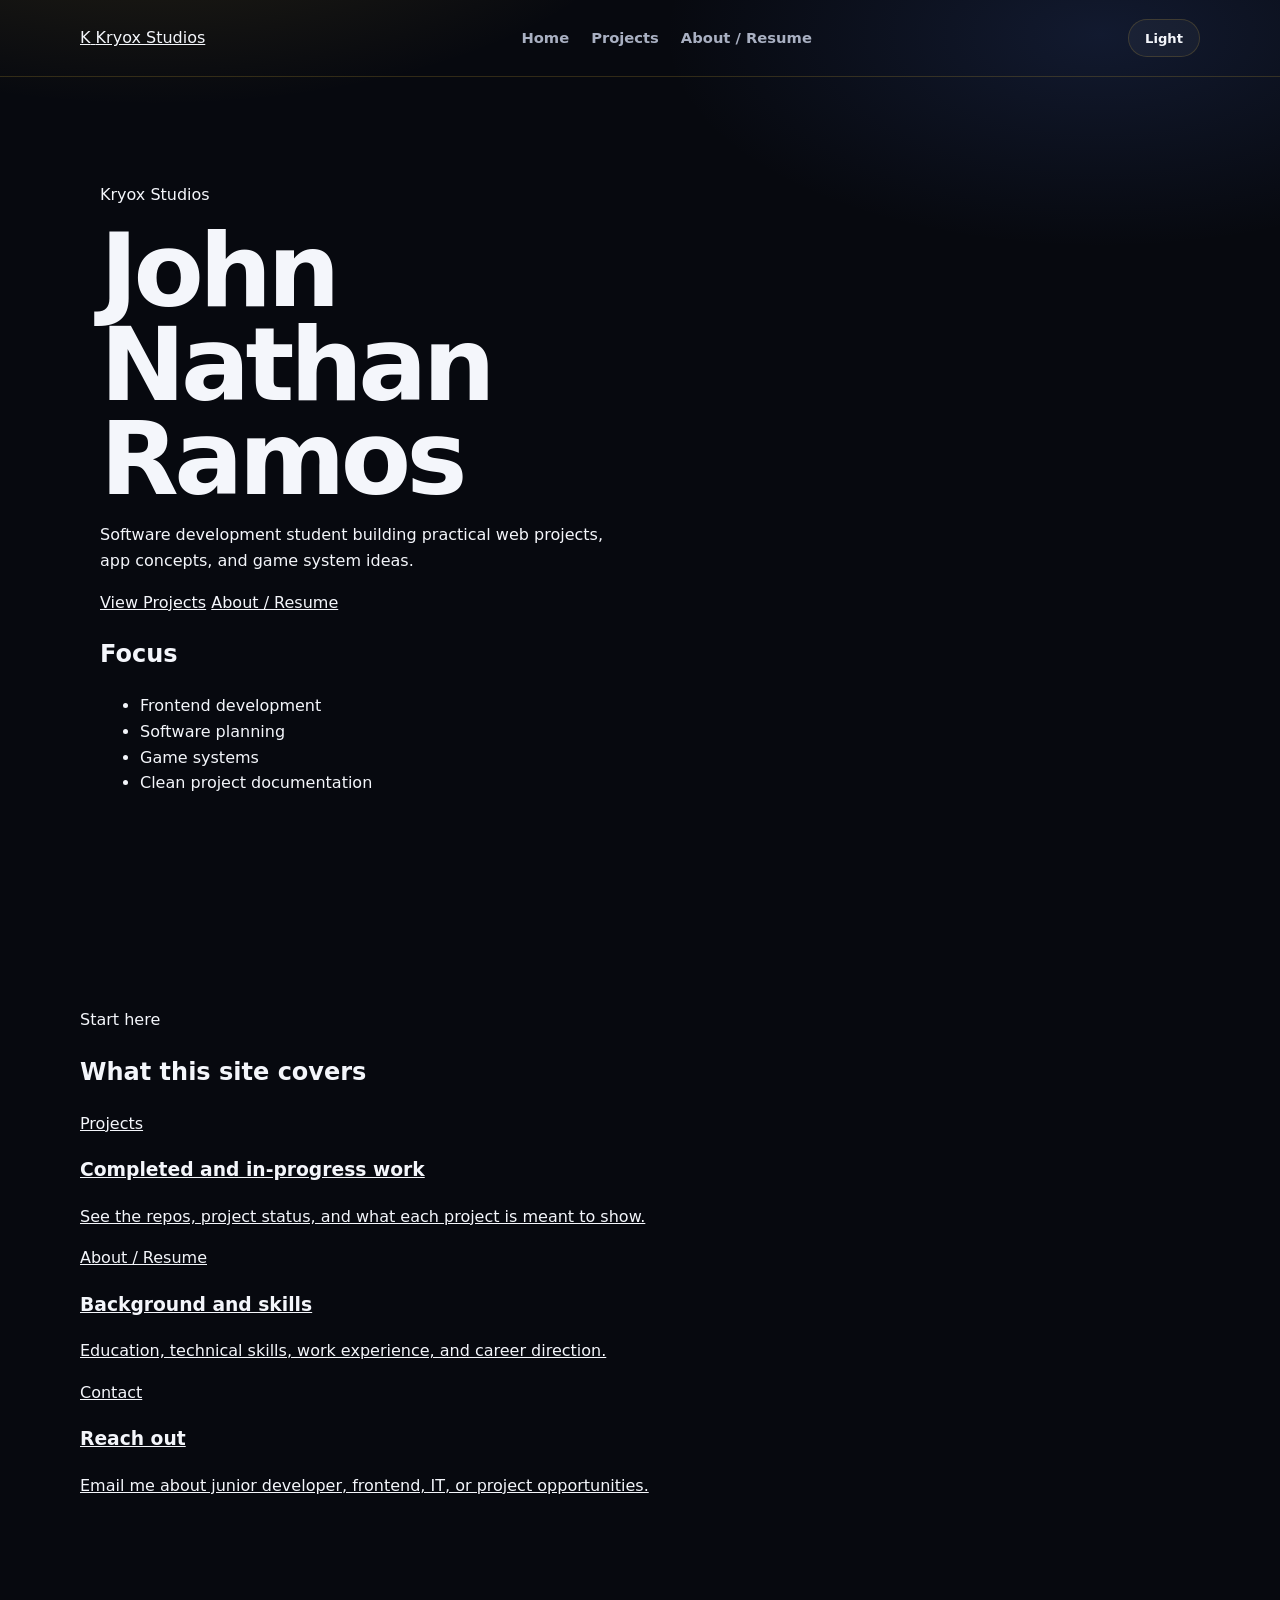
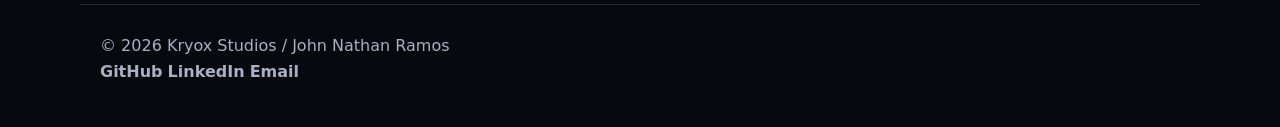
==== commit 122eee0a: "Simplify Kryox home page" ====
--- a/index.html
+++ b/index.html
@@ -3,282 +3,101 @@
 <head>
   <meta charset="UTF-8" />
   <meta name="viewport" content="width=device-width, initial-scale=1.0" />
-  <title>Kryox Studios | John Nathan Ramos</title>
+  <title>Kryox Studios | Home</title>
   <meta
     name="description"
-    content="Kryox Studios portfolio for John Nathan Ramos, featuring completed projects, works in progress, and software development background."
+    content="Kryox Studios is the portfolio home for John Nathan Ramos, a software development student focused on frontend projects, app planning, and game systems."
   />
   <link rel="stylesheet" href="styles.css" />
 </head>
 
 <body>
-  <header class="site-header" id="top">
+  <header class="site-header">
     <nav class="nav" aria-label="Primary navigation">
-      <a class="logo" href="#top" aria-label="Kryox Studios home">
-        <span class="logo-mark">K</span>
+      <a class="brand" href="index.html">
+        <span class="brand-mark">K</span>
         <span>Kryox Studios</span>
       </a>
 
       <div class="nav-links">
-        <a href="#completed">Completed</a>
-        <a href="#progress">In Progress</a>
-        <a href="#about">About</a>
-        <a href="#contact">Contact</a>
+        <a class="active" href="index.html">Home</a>
+        <a href="projects.html">Projects</a>
+        <a href="about.html">About / Resume</a>
       </div>
 
       <button class="theme-toggle" id="themeToggle" type="button" aria-label="Switch to light theme">
         <span id="themeLabel">Light</span>
       </button>
     </nav>
-
-    <section class="hero" aria-labelledby="hero-title">
-      <div class="hero-copy">
-        <p class="studio-line">Software, web, and game ideas by John Nathan Ramos</p>
-        <h1 id="hero-title">Building practical projects under the Kryox Studios name.</h1>
-        <p class="hero-text">
-          I am a software development student in San Antonio focused on frontend work,
-          practical application planning, and game systems. This is the home base for
-          my finished work, active builds, and the projects I am shaping next.
-        </p>
-
-        <div class="hero-actions">
-          <a class="btn btn-primary" href="#completed">View Projects</a>
-          <a class="btn btn-secondary" href="https://github.com/NathanR33333" target="_blank" rel="noreferrer">GitHub</a>
-        </div>
-      </div>
-
-      <div class="studio-board" aria-label="Kryox Studios project board">
-        <div class="board-header">
-          <span class="board-dot"></span>
-          <span>Kryox Project Board</span>
-        </div>
-        <div class="board-grid">
-          <div class="board-card board-card-featured">
-            <span class="board-label">Completed</span>
-            <strong>DCH Site</strong>
-            <p>Next.js website for a custom home builder.</p>
-          </div>
-          <div class="board-card">
-            <span class="board-label">Live</span>
-            <strong>Portfolio</strong>
-            <p>GitHub Pages showcase for project work.</p>
-          </div>
-          <div class="board-card">
-            <span class="board-label">Building</span>
-            <strong>WriterCoreOS</strong>
-            <p>Story and worldbuilding system.</p>
-          </div>
-          <div class="board-card">
-            <span class="board-label">Design</span>
-            <strong>Arena Fighter</strong>
-            <p>Combat rules and prototype planning.</p>
-          </div>
-        </div>
-      </div>
-    </section>
   </header>
 
   <main>
-    <section class="section section-intro" aria-label="Portfolio overview">
-      <div class="container overview">
+    <section class="hero simple-hero">
+      <div class="container hero-grid">
         <div>
-          <span class="metric-value">AAS</span>
-          <span class="metric-label">Computer Programming</span>
+          <p class="eyebrow">Kryox Studios</p>
+          <h1>John Nathan Ramos</h1>
+          <p class="lead">
+            Software development student building practical web projects, app concepts,
+            and game system ideas.
+          </p>
+          <div class="actions">
+            <a class="button primary" href="projects.html">View Projects</a>
+            <a class="button secondary" href="about.html">About / Resume</a>
+          </div>
         </div>
-        <div>
-          <span class="metric-value">2028</span>
-          <span class="metric-label">Expected BS graduation</span>
-        </div>
-        <div>
-          <span class="metric-value">SA</span>
-          <span class="metric-label">San Antonio, Texas</span>
-        </div>
+
+        <aside class="hero-panel" aria-label="Quick profile">
+          <h2>Focus</h2>
+          <ul class="clean-list">
+            <li>Frontend development</li>
+            <li>Software planning</li>
+            <li>Game systems</li>
+            <li>Clean project documentation</li>
+          </ul>
+        </aside>
       </div>
     </section>
 
-    <section class="section" id="completed">
+    <section class="section">
       <div class="container">
-        <div class="section-head">
-          <p class="section-kicker">Completed projects</p>
-          <h2>Finished work and polished project foundations.</h2>
-          <p>
-            These are the pieces I can point to as complete: live pages, finished planning
-            work, or project foundations that clearly show scope, structure, and execution.
-          </p>
+        <div class="section-heading">
+          <p class="eyebrow">Start here</p>
+          <h2>What this site covers</h2>
         </div>
 
-        <div class="project-grid">
-          <article class="project-card project-card-large">
-            <div class="project-media dch-preview" aria-hidden="true">
-              <span>Dreams Custom Homes</span>
-            </div>
-            <div class="project-body">
-              <div class="project-title-row">
-                <h3>DCH Site</h3>
-                <span class="status status-complete">Completed</span>
-              </div>
-              <p>
-                A Next.js site for Dreams Custom Homes with service sections, gallery-driven
-                project pages, and a polished contractor-focused presentation.
-              </p>
-              <ul class="project-points">
-                <li>Built with Next.js, React, TypeScript, and Tailwind CSS.</li>
-                <li>Focuses on real business content, service structure, and visual credibility.</li>
-              </ul>
-              <div class="card-actions">
-                <a class="btn btn-small btn-secondary" href="https://github.com/NathanR33333/DCH-site" target="_blank" rel="noreferrer">View Repo</a>
-              </div>
-            </div>
-          </article>
+        <div class="link-grid">
+          <a class="info-card" href="projects.html">
+            <span class="card-label">Projects</span>
+            <h3>Completed and in-progress work</h3>
+            <p>See the repos, project status, and what each project is meant to show.</p>
+          </a>
 
-          <article class="project-card">
-            <div class="project-media portfolio-preview" aria-hidden="true">
-              <span>Kryox Studios</span>
-            </div>
-            <div class="project-body">
-              <div class="project-title-row">
-                <h3>Kryox Portfolio</h3>
-                <span class="status status-complete">Live</span>
-              </div>
-              <p>
-                This GitHub Pages site, built as a professional home for completed work,
-                active projects, and personal software development growth.
-              </p>
-              <div class="card-actions">
-                <a class="btn btn-small btn-secondary" href="https://github.com/NathanR33333/NathanR33333.github.io" target="_blank" rel="noreferrer">View Repo</a>
-              </div>
-            </div>
-          </article>
+          <a class="info-card" href="about.html">
+            <span class="card-label">About / Resume</span>
+            <h3>Background and skills</h3>
+            <p>Education, technical skills, work experience, and career direction.</p>
+          </a>
 
-          <article class="project-card">
-            <div class="project-media exchange-preview" aria-hidden="true">
-              <span>Time Credits</span>
-            </div>
-            <div class="project-body">
-              <div class="project-title-row">
-                <h3>Time Bank Exchange</h3>
-                <span class="status status-complete">Design Complete</span>
-              </div>
-              <p>
-                A peer-to-peer skill exchange concept using time credits instead of money,
-                completed as system planning for an application build.
-              </p>
-              <div class="card-actions">
-                <a class="btn btn-small btn-secondary" href="https://github.com/NathanR33333/time-bank-exchange" target="_blank" rel="noreferrer">View Repo</a>
-              </div>
-            </div>
-          </article>
-        </div>
-      </div>
-    </section>
-
-    <section class="section section-alt" id="progress">
-      <div class="container">
-        <div class="section-head">
-          <p class="section-kicker">In progress</p>
-          <h2>Current builds and concepts getting shaped into real products.</h2>
-          <p>
-            These projects are still moving. Some are early technical builds, while others
-            are structured design documents that are ready to become prototypes.
-          </p>
-        </div>
-
-        <div class="work-list">
-          <article class="work-row">
-            <div>
-              <span class="status status-progress">In Development</span>
-              <h3>WriterCoreOS</h3>
-            </div>
-            <p>
-              A story development platform for character profiles, worldbuilding modules,
-              plot timelines, and scalable organization for writers and game designers.
-            </p>
-            <a class="text-link" href="https://github.com/NathanR33333/writercoreos" target="_blank" rel="noreferrer">Repo</a>
-          </article>
-
-          <article class="work-row">
-            <div>
-              <span class="status status-progress">Prototype Next</span>
-              <h3>Arena Fighter Concept</h3>
-            </div>
-            <p>
-              Combat system planning for an action arena fighter with stamina rules,
-              combo flow, class identity, and risk-versus-reward gameplay.
-            </p>
-            <a class="text-link" href="https://github.com/NathanR33333/arena-fighter-concept" target="_blank" rel="noreferrer">Repo</a>
-          </article>
-
-          <article class="work-row">
-            <div>
-              <span class="status status-progress">Ongoing</span>
-              <h3>GitHub Repo Polish</h3>
-            </div>
-            <p>
-              Cleaning up project documentation, improving readmes, and organizing repos so
-              each project tells a clear story to recruiters and collaborators.
-            </p>
-            <a class="text-link" href="https://github.com/NathanR33333" target="_blank" rel="noreferrer">Profile</a>
-          </article>
-        </div>
-      </div>
-    </section>
-
-    <section class="section" id="about">
-      <div class="container about-layout">
-        <div class="section-head about-head">
-          <p class="section-kicker">About me</p>
-          <h2>Project manager habits, developer direction.</h2>
-        </div>
-
-        <div class="about-copy">
-          <p>
-            I am currently working as a Project Manager at Posada Framing while continuing
-            my computer science path at Texas A&amp;M University-San Antonio. My construction
-            background taught me how to coordinate moving pieces, communicate clearly, and
-            follow a project from plan to execution.
-          </p>
-          <p>
-            In software, I am focused on frontend development, practical app ideas, and
-            game systems. I like projects that have structure: clean interfaces, useful
-            workflows, and a clear reason for existing.
-          </p>
-
-          <div class="skills-panel" aria-label="Technical skills">
-            <div>
-              <h3>Languages</h3>
-              <p>HTML, CSS, Java, Python</p>
-            </div>
-            <div>
-              <h3>Tools</h3>
-              <p>GitHub, VS Code, Notepad++, Windows</p>
-            </div>
-            <div>
-              <h3>Foundations</h3>
-              <p>Frontend fundamentals, object-oriented programming, version control</p>
-            </div>
-          </div>
-        </div>
-      </div>
-    </section>
-
-    <section class="section contact-section" id="contact">
-      <div class="container contact-card">
-        <div>
-          <p class="section-kicker">Contact</p>
-          <h2>Want to talk projects or opportunities?</h2>
-        </div>
-        <div class="contact-links">
-          <a href="mailto:johnramos1129@gmail.com">johnramos1129@gmail.com</a>
-          <a href="https://github.com/NathanR33333" target="_blank" rel="noreferrer">GitHub</a>
-          <a href="https://www.linkedin.com/in/johnramos1927/" target="_blank" rel="noreferrer">LinkedIn</a>
+          <a class="info-card" href="mailto:johnramos1129@gmail.com">
+            <span class="card-label">Contact</span>
+            <h3>Reach out</h3>
+            <p>Email me about junior developer, frontend, IT, or project opportunities.</p>
+          </a>
         </div>
       </div>
     </section>
   </main>
 
   <footer class="footer">
-    <p>&copy; <span id="year"></span> Kryox Studios / John Nathan Ramos</p>
-    <a href="#top">Back to top</a>
+    <div class="container footer-inner">
+      <p>&copy; <span id="year"></span> Kryox Studios / John Nathan Ramos</p>
+      <div class="footer-links">
+        <a href="https://github.com/NathanR33333" target="_blank" rel="noreferrer">GitHub</a>
+        <a href="https://www.linkedin.com/in/johnramos1927/" target="_blank" rel="noreferrer">LinkedIn</a>
+        <a href="mailto:johnramos1129@gmail.com">Email</a>
+      </div>
+    </div>
   </footer>
 
   <script src="script.js"></script>
--- a/styles.css
+++ b/styles.css
@@ -1,350 +1,692 @@
- /* ====== Kryox Theme ====== */
-:root {
-  --bg: #07090f;                         /* near-black */
-  --panel: #0e111b;                      /* dark navy */
-  --text: #f2f3f7;                       /* clean white */
-  --muted: #a8adbf;                      /* soft gray */
-  --border: rgba(212, 175, 55, 0.18);    /* gold border */
-  --brand: #d4af37;                      /* GOLD */
-  --brand-soft: rgba(212, 175, 55, 0.15);
-  --shadow: 0 14px 40px rgba(0, 0, 0, 0.55);
-}
-
-:root.light {
-  --bg: #f8f6ef;
-  --panel: #ffffff;
-  --text: #111111;
-  --muted: #4a4a4a;
-  --border: rgba(212, 175, 55, 0.25);
-  --brand: #b89b2f;
-  --brand-soft: rgba(184, 155, 47, 0.2);
-  --shadow: 0 10px 30px rgba(0, 0, 0, 0.12);
-}
-
-* { box-sizing: border-box; }
-html { scroll-behavior: smooth; }
-body {
-  margin: 0;
-  font-family: system-ui, -apple-system, Segoe UI, Roboto, Arial, sans-serif;
-  background: var(--bg);
-  color: var(--text);
-  line-height: 1.5;
-}
-
-/* ====== Layout ====== */
-.container {
-  max-width: 1000px;
-  margin: 0 auto;
-  padding: 24px;
-}
-
-.section { padding: 42px 0; }
-
-.section-head {
-  display: grid;
-  gap: 6px;
-  margin-bottom: 18px;
-}
-
-.section-head h2 {
-  margin: 0;
-  font-size: 28px;
-  letter-spacing: -0.2px;
-}
-
-.section-head p { margin: 0; color: var(--muted); }
-
-/* ====== Header/Nav ====== */
-.site-header {
-  border-bottom: 1px solid var(--border);
-  background:
-    radial-gradient(900px 400px at 20% 0%, rgba(212, 175, 55, 0.18), transparent 60%),
-    radial-gradient(800px 360px at 80% 0%, rgba(80, 120, 255, 0.12), transparent 55%),
-    var(--bg);
-}
-
-.nav {
-  max-width: 1000px;
-  margin: 0 auto;
-  padding: 16px 24px;
-  display: flex;
-  align-items: center;
-  justify-content: space-between;
-  gap: 12px;
-}
-
-.logo {
-  font-weight: 1000;
-  letter-spacing: 1.2px;
-  text-decoration: none;
-  color: var(--text);
-  border: 1px solid var(--border);
-  padding: 8px 12px;
-  border-radius: 12px;
-  background: rgba(255, 255, 255, 0.03);
-}
-
-.nav-links {
-  display: flex;
-  gap: 18px;
-  align-items: center;
-}
-
-.nav-links a {
-  text-decoration: none;
-  color: var(--muted);
-  font-weight: 800;
-}
-
-.nav-links a:hover { color: var(--text); }
-
-/* ====== Hero ====== */
-.hero {
-  max-width: 1000px;
-  margin: 0 auto;
-  padding: 46px 24px 30px;
-  display: grid;
-  gap: 14px;
-}
-
-.tag {
-  display: inline-block;
-  width: fit-content;
-  padding: 6px 10px;
-  border-radius: 999px;
-  border: 1px solid var(--border);
-  background: rgba(255, 255, 255, 0.03);
-  color: var(--brand);
-  font-weight: 900;
-  font-size: 13px;
-}
-
-.hero h1 {
-  margin: 0;
-  font-size: 46px;
-  letter-spacing: -0.5px;
-}
-
-.sub {
-  margin: 0;
-  color: var(--muted);
-  max-width: 72ch;
-}
-
-.hero-actions {
-  display: flex;
-  gap: 12px;
-  flex-wrap: wrap;
-  margin-top: 8px;
-}
-
-.quick-links {
-  display: flex;
-  gap: 14px;
-  flex-wrap: wrap;
-  margin-top: 8px;
-}
-
-.quick-links a {
-  color: var(--muted);
-  text-decoration: none;
-  font-weight: 800;
-}
-
-.quick-links a:hover { color: var(--text); }
-
-/* ====== Buttons ====== */
-.btn {
-  display: inline-flex;
-  align-items: center;
-  justify-content: center;
-  padding: 10px 16px;
-  border-radius: 14px;
-  border: 1px solid var(--brand);
-  background: linear-gradient(145deg, #e6c45a, #b89b2f);
-  color: #111;
-  font-weight: 900;
-  text-decoration: none;
-  box-shadow: var(--shadow);
-  cursor: pointer;
-}
-
-.btn:hover { filter: brightness(1.05); }
-
-.btn-ghost {
-  background: transparent;
-  border-color: var(--border);
-  color: var(--text);
-  box-shadow: none;
-}
-
-.btn-ghost:hover { background: var(--brand-soft); }
-
-.btn-small {
-  padding: 8px 10px;
-  border-radius: 12px;
-  font-weight: 900;
-}
-
-/* ====== Cards/Grid ====== */
-.grid {
-  display: grid;
-  gap: 16px;
-  grid-template-columns: repeat(12, 1fr);
-}
-
-.card {
-  grid-column: span 6;
-  background:
-    linear-gradient(180deg, rgba(255,255,255,0.02), transparent),
-    var(--panel);
-  border: 1px solid var(--border);
-  border-radius: 18px;
-  padding: 16px;
-  box-shadow: var(--shadow);
-  display: grid;
-  gap: 10px;
-  transition: transform 0.2s ease, box-shadow 0.2s ease;
-}
-
-.card:hover {
-  transform: translateY(-4px);
-  box-shadow: 0 18px 50px rgba(0, 0, 0, 0.7);
-}
-
-.card-top {
-  display: flex;
-  align-items: center;
-  justify-content: space-between;
-  gap: 10px;
-}
-
-.card h3 {
-  margin: 0;
-  font-size: 18px;
-  letter-spacing: -0.2px;
-}
-
-.card p { margin: 0; color: var(--muted); }
-
-.card-actions {
-  display: flex;
-  gap: 10px;
-  flex-wrap: wrap;
-  margin-top: 6px;
-}
-
-.pill {
-  font-size: 12px;
-  font-weight: 900;
-  color: var(--brand);
-  border: 1px solid var(--border);
-  padding: 5px 10px;
-  border-radius: 999px;
-  background: rgba(212, 175, 55, 0.08);
-}
-
-/* ====== Skills ====== */
-.skills {
-  display: grid;
-  gap: 16px;
-  grid-template-columns: repeat(12, 1fr);
-}
-
-.skill-group {
-  grid-column: span 4;
-  background: var(--panel);
-  border: 1px solid var(--border);
-  border-radius: 18px;
-  padding: 16px;
-  box-shadow: var(--shadow);
-}
-
-.skill-group h3 {
-  margin: 0 0 8px;
-  font-size: 16px;
-}
-
-.skill-group ul {
-  margin: 0;
-  padding-left: 18px;
-  color: var(--muted);
-}
-
-/* ====== About ====== */
-.about { display: grid; gap: 16px; }
-.about p { margin: 0; color: var(--muted); }
-
-.stats {
-  display: grid;
-  grid-template-columns: repeat(12, 1fr);
-  gap: 12px;
-}
-
-.stat {
-  grid-column: span 4;
-  background: var(--panel);
-  border: 1px solid var(--border);
-  border-radius: 18px;
-  padding: 14px;
-  box-shadow: var(--shadow);
-}
-
-.stat-num {
-  display: block;
-  font-size: 22px;
-  font-weight: 1000;
-  color: var(--brand);
-}
-
-.stat-label {
-  color: var(--muted);
-  font-weight: 800;
-}
-
-/* ====== Contact ====== */
-.contact-card {
-  background: var(--panel);
-  border: 1px solid var(--border);
-  border-radius: 18px;
-  padding: 16px;
-  box-shadow: var(--shadow);
-}
-
-.contact-card a {
-  color: var(--text);
-  font-weight: 900;
-  text-decoration: none;
-}
-
-.contact-card a:hover { text-decoration: underline; }
-
-/* ====== Footer ====== */
-.footer {
-  max-width: 1000px;
-  margin: 0 auto;
-  padding: 22px 24px 42px;
-  display: flex;
-  justify-content: space-between;
-  gap: 12px;
-  flex-wrap: wrap;
-  color: var(--muted);
-  border-top: 1px solid var(--border);
-}
-
-.footer a {
-  color: var(--muted);
-  text-decoration: none;
-  font-weight: 900;
-}
-
-.footer a:hover { color: var(--text); }
-
-/* ====== Responsive ====== */
-@media (max-width: 900px) {
-  .card { grid-column: span 12; }
-  .skill-group { grid-column: span 12; }
-  .stat { grid-column: span 12; }
-  .hero h1 { font-size: 38px; }
-  .nav-links { display: none; }
-}
+:root {
+  color-scheme: dark;
+  --bg: #07090f;
+  --bg-alt: #0b0f19;
+  --panel: #101522;
+  --panel-strong: #151b2b;
+  --text: #f4f6fb;
+  --muted: #a9b0c2;
+  --soft: #747d95;
+  --border: rgba(212, 175, 55, 0.2);
+  --border-cool: rgba(129, 148, 186, 0.2);
+  --brand: #d4af37;
+  --brand-bright: #f1cf68;
+  --brand-soft: rgba(212, 175, 55, 0.14);
+  --blue: #74a3ff;
+  --green: #76d6a2;
+  --shadow: 0 24px 80px rgba(0, 0, 0, 0.34);
+}
+
+:root.light {
+  color-scheme: light;
+  --bg: #f8fafc;
+  --bg-alt: #eef2f7;
+  --panel: #ffffff;
+  --panel-strong: #f4f7fb;
+  --text: #111827;
+  --muted: #4b5563;
+  --soft: #6b7280;
+  --border: rgba(184, 155, 47, 0.28);
+  --border-cool: rgba(45, 55, 72, 0.12);
+  --brand: #a9811d;
+  --brand-bright: #c79a24;
+  --brand-soft: rgba(184, 155, 47, 0.14);
+  --blue: #315cbd;
+  --green: #178658;
+  --shadow: 0 18px 50px rgba(15, 23, 42, 0.12);
+}
+
+* {
+  box-sizing: border-box;
+}
+
+html {
+  scroll-behavior: smooth;
+}
+
+body {
+  margin: 0;
+  background:
+    radial-gradient(900px 420px at 12% -8%, rgba(212, 175, 55, 0.17), transparent 58%),
+    radial-gradient(780px 380px at 86% 2%, rgba(74, 113, 215, 0.16), transparent 56%),
+    var(--bg);
+  color: var(--text);
+  font-family: Inter, ui-sans-serif, system-ui, -apple-system, BlinkMacSystemFont, "Segoe UI", sans-serif;
+  line-height: 1.6;
+  text-rendering: optimizeLegibility;
+}
+
+a {
+  color: inherit;
+}
+
+.container,
+.nav,
+.hero,
+.footer {
+  width: min(1120px, calc(100% - 40px));
+  margin-inline: auto;
+}
+
+.site-header {
+  border-bottom: 1px solid var(--border);
+}
+
+.nav {
+  min-height: 76px;
+  display: flex;
+  align-items: center;
+  justify-content: space-between;
+  gap: 20px;
+}
+
+.logo {
+  display: inline-flex;
+  align-items: center;
+  gap: 10px;
+  color: var(--text);
+  font-size: 0.9rem;
+  font-weight: 900;
+  letter-spacing: 0.12em;
+  text-decoration: none;
+  text-transform: uppercase;
+}
+
+.logo-mark {
+  width: 34px;
+  height: 34px;
+  display: grid;
+  place-items: center;
+  border: 1px solid var(--border);
+  border-radius: 10px;
+  background: linear-gradient(145deg, var(--brand-bright), var(--brand));
+  color: #111827;
+  box-shadow: 0 10px 28px rgba(212, 175, 55, 0.18);
+}
+
+.nav-links {
+  display: flex;
+  align-items: center;
+  gap: 22px;
+}
+
+.nav-links a,
+.text-link {
+  color: var(--muted);
+  font-size: 0.92rem;
+  font-weight: 800;
+  text-decoration: none;
+}
+
+.nav-links a:hover,
+.text-link:hover {
+  color: var(--brand-bright);
+}
+
+.theme-toggle {
+  min-width: 72px;
+  min-height: 38px;
+  border: 1px solid var(--border);
+  border-radius: 999px;
+  background: rgba(255, 255, 255, 0.04);
+  color: var(--text);
+  cursor: pointer;
+  font: inherit;
+  font-size: 0.82rem;
+  font-weight: 900;
+}
+
+.theme-toggle:hover {
+  background: var(--brand-soft);
+}
+
+.hero {
+  min-height: calc(100vh - 76px);
+  display: grid;
+  grid-template-columns: minmax(0, 1.05fr) minmax(340px, 0.95fr);
+  align-items: center;
+  gap: 56px;
+  padding-block: 72px;
+}
+
+.hero-copy {
+  display: grid;
+  gap: 22px;
+}
+
+.studio-line,
+.section-kicker {
+  margin: 0;
+  color: var(--brand-bright);
+  font-size: 0.78rem;
+  font-weight: 900;
+  letter-spacing: 0.18em;
+  text-transform: uppercase;
+}
+
+.hero h1 {
+  margin: 0;
+  max-width: 11ch;
+  font-size: clamp(3.3rem, 8vw, 6.8rem);
+  line-height: 0.92;
+  letter-spacing: -0.045em;
+}
+
+.hero-text {
+  max-width: 64ch;
+  margin: 0;
+  color: var(--muted);
+  font-size: 1.08rem;
+}
+
+.hero-actions,
+.card-actions,
+.contact-links {
+  display: flex;
+  align-items: center;
+  flex-wrap: wrap;
+  gap: 12px;
+}
+
+.btn {
+  display: inline-flex;
+  align-items: center;
+  justify-content: center;
+  min-height: 44px;
+  border-radius: 999px;
+  padding: 0.78rem 1.12rem;
+  border: 1px solid transparent;
+  font-size: 0.9rem;
+  font-weight: 900;
+  text-decoration: none;
+  transition: transform 180ms ease, border-color 180ms ease, background 180ms ease;
+}
+
+.btn:hover {
+  transform: translateY(-2px);
+}
+
+.btn-primary {
+  background: linear-gradient(145deg, var(--brand-bright), var(--brand));
+  color: #111827;
+  box-shadow: 0 18px 44px rgba(212, 175, 55, 0.2);
+}
+
+.btn-secondary {
+  border-color: var(--border);
+  background: rgba(255, 255, 255, 0.035);
+  color: var(--text);
+}
+
+.btn-secondary:hover {
+  background: var(--brand-soft);
+}
+
+.btn-small {
+  min-height: 38px;
+  padding: 0.58rem 0.9rem;
+  font-size: 0.82rem;
+}
+
+.studio-board {
+  border: 1px solid var(--border);
+  border-radius: 28px;
+  background:
+    linear-gradient(180deg, rgba(255, 255, 255, 0.08), rgba(255, 255, 255, 0.02)),
+    var(--panel);
+  box-shadow: var(--shadow);
+  overflow: hidden;
+}
+
+.board-header {
+  min-height: 54px;
+  display: flex;
+  align-items: center;
+  gap: 10px;
+  padding: 0 18px;
+  border-bottom: 1px solid var(--border-cool);
+  color: var(--muted);
+  font-size: 0.82rem;
+  font-weight: 900;
+}
+
+.board-dot {
+  width: 10px;
+  height: 10px;
+  border-radius: 50%;
+  background: var(--green);
+  box-shadow: 0 0 18px rgba(118, 214, 162, 0.55);
+}
+
+.board-grid {
+  display: grid;
+  grid-template-columns: repeat(2, minmax(0, 1fr));
+  gap: 14px;
+  padding: 18px;
+}
+
+.board-card {
+  min-height: 142px;
+  display: flex;
+  flex-direction: column;
+  justify-content: flex-end;
+  gap: 7px;
+  border: 1px solid var(--border-cool);
+  border-radius: 18px;
+  padding: 16px;
+  background: rgba(255, 255, 255, 0.035);
+}
+
+.board-card-featured {
+  grid-row: span 2;
+  min-height: 298px;
+  background:
+    linear-gradient(145deg, rgba(212, 175, 55, 0.22), rgba(116, 163, 255, 0.08)),
+    rgba(255, 255, 255, 0.035);
+}
+
+.board-label {
+  color: var(--brand-bright);
+  font-size: 0.72rem;
+  font-weight: 900;
+  letter-spacing: 0.12em;
+  text-transform: uppercase;
+}
+
+.board-card strong {
+  font-size: 1.24rem;
+  line-height: 1.1;
+}
+
+.board-card p {
+  margin: 0;
+  color: var(--muted);
+  font-size: 0.92rem;
+}
+
+.section {
+  padding-block: 90px;
+}
+
+.section-alt,
+.section-intro {
+  background:
+    linear-gradient(180deg, rgba(255, 255, 255, 0.02), transparent),
+    var(--bg-alt);
+  border-block: 1px solid var(--border-cool);
+}
+
+.overview {
+  display: grid;
+  grid-template-columns: repeat(3, minmax(0, 1fr));
+  gap: 18px;
+  padding-block: 30px;
+}
+
+.overview div {
+  padding: 10px 0;
+}
+
+.metric-value {
+  display: block;
+  color: var(--brand-bright);
+  font-size: clamp(2rem, 5vw, 3.2rem);
+  font-weight: 950;
+  line-height: 1;
+}
+
+.metric-label {
+  display: block;
+  margin-top: 8px;
+  color: var(--muted);
+  font-weight: 800;
+}
+
+.section-head {
+  max-width: 760px;
+  margin-bottom: 36px;
+}
+
+.section-head h2,
+.contact-card h2 {
+  margin: 10px 0 0;
+  font-size: clamp(2rem, 4vw, 3.4rem);
+  line-height: 1.02;
+  letter-spacing: -0.04em;
+}
+
+.section-head p:last-child {
+  margin: 16px 0 0;
+  color: var(--muted);
+  font-size: 1.02rem;
+}
+
+.project-grid {
+  display: grid;
+  grid-template-columns: repeat(2, minmax(0, 1fr));
+  gap: 18px;
+}
+
+.project-card,
+.work-row,
+.skills-panel,
+.contact-card {
+  border: 1px solid var(--border-cool);
+  border-radius: 22px;
+  background: var(--panel);
+  box-shadow: var(--shadow);
+}
+
+.project-card {
+  display: grid;
+  overflow: hidden;
+}
+
+.project-card-large {
+  grid-row: span 2;
+}
+
+.project-media {
+  min-height: 210px;
+  display: flex;
+  align-items: flex-end;
+  padding: 20px;
+  color: #ffffff;
+  font-size: 1.2rem;
+  font-weight: 950;
+  letter-spacing: -0.03em;
+  position: relative;
+  overflow: hidden;
+}
+
+.project-media::before {
+  content: "";
+  position: absolute;
+  inset: 0;
+  opacity: 0.92;
+}
+
+.project-media span {
+  position: relative;
+  z-index: 1;
+}
+
+.dch-preview::before {
+  background:
+    linear-gradient(180deg, transparent, rgba(0, 0, 0, 0.68)),
+    linear-gradient(135deg, #172033 0%, #243856 45%, #c9a34e 46%, #e4c774 54%, #111827 55%);
+}
+
+.portfolio-preview::before {
+  background:
+    linear-gradient(180deg, transparent, rgba(0, 0, 0, 0.68)),
+    radial-gradient(circle at 22% 18%, rgba(212, 175, 55, 0.9), transparent 24%),
+    linear-gradient(135deg, #07090f, #18233a 58%, #0f172a);
+}
+
+.exchange-preview::before {
+  background:
+    linear-gradient(180deg, transparent, rgba(0, 0, 0, 0.68)),
+    repeating-linear-gradient(135deg, rgba(255,255,255,0.08) 0 2px, transparent 2px 20px),
+    linear-gradient(135deg, #12352f, #102238 58%, #d4af37);
+}
+
+.project-body {
+  display: grid;
+  gap: 14px;
+  padding: 22px;
+}
+
+.project-title-row {
+  display: flex;
+  align-items: flex-start;
+  justify-content: space-between;
+  gap: 12px;
+}
+
+.project-title-row h3,
+.work-row h3,
+.skills-panel h3 {
+  margin: 0;
+  font-size: 1.25rem;
+  line-height: 1.18;
+  letter-spacing: -0.02em;
+}
+
+.project-body p,
+.work-row p,
+.about-copy p,
+.skills-panel p {
+  margin: 0;
+  color: var(--muted);
+}
+
+.project-points {
+  margin: 0;
+  padding-left: 18px;
+  color: var(--muted);
+}
+
+.status {
+  width: fit-content;
+  display: inline-flex;
+  align-items: center;
+  min-height: 28px;
+  border-radius: 999px;
+  padding: 0.3rem 0.62rem;
+  border: 1px solid var(--border);
+  font-size: 0.7rem;
+  font-weight: 950;
+  letter-spacing: 0.08em;
+  text-transform: uppercase;
+  white-space: nowrap;
+}
+
+.status-complete {
+  color: var(--green);
+  background: rgba(118, 214, 162, 0.09);
+  border-color: rgba(118, 214, 162, 0.22);
+}
+
+.status-progress {
+  color: var(--brand-bright);
+  background: var(--brand-soft);
+}
+
+.work-list {
+  display: grid;
+  gap: 14px;
+}
+
+.work-row {
+  display: grid;
+  grid-template-columns: minmax(190px, 0.8fr) minmax(0, 1.5fr) auto;
+  align-items: center;
+  gap: 24px;
+  padding: 22px;
+}
+
+.work-row div {
+  display: grid;
+  gap: 10px;
+}
+
+.about-layout {
+  display: grid;
+  grid-template-columns: minmax(240px, 0.85fr) minmax(0, 1.15fr);
+  gap: 48px;
+}
+
+.about-head {
+  margin-bottom: 0;
+}
+
+.about-copy {
+  display: grid;
+  gap: 20px;
+}
+
+.skills-panel {
+  display: grid;
+  grid-template-columns: repeat(3, minmax(0, 1fr));
+  gap: 1px;
+  overflow: hidden;
+  background: var(--border-cool);
+}
+
+.skills-panel div {
+  padding: 20px;
+  background: var(--panel);
+}
+
+.skills-panel h3 {
+  margin-bottom: 8px;
+  font-size: 0.92rem;
+}
+
+.contact-section {
+  padding-top: 0;
+}
+
+.contact-card {
+  display: flex;
+  align-items: center;
+  justify-content: space-between;
+  gap: 28px;
+  padding: 34px;
+}
+
+.contact-card h2 {
+  font-size: clamp(1.8rem, 4vw, 2.8rem);
+}
+
+.contact-links {
+  justify-content: flex-end;
+}
+
+.contact-links a {
+  border: 1px solid var(--border);
+  border-radius: 999px;
+  padding: 0.7rem 0.95rem;
+  color: var(--text);
+  font-weight: 900;
+  text-decoration: none;
+}
+
+.contact-links a:hover {
+  background: var(--brand-soft);
+}
+
+.footer {
+  display: flex;
+  justify-content: space-between;
+  gap: 16px;
+  padding-block: 28px 42px;
+  border-top: 1px solid var(--border-cool);
+  color: var(--muted);
+}
+
+.footer p {
+  margin: 0;
+}
+
+.footer a {
+  color: var(--muted);
+  font-weight: 900;
+  text-decoration: none;
+}
+
+.footer a:hover {
+  color: var(--brand-bright);
+}
+
+@media (max-width: 900px) {
+  .container,
+  .nav,
+  .hero,
+  .footer {
+    width: min(100% - 28px, 1120px);
+  }
+
+  .nav {
+    min-height: 68px;
+  }
+
+  .nav-links {
+    display: none;
+  }
+
+  .hero {
+    min-height: auto;
+    grid-template-columns: 1fr;
+    gap: 34px;
+    padding-block: 48px;
+  }
+
+  .hero h1 {
+    max-width: 12ch;
+  }
+
+  .overview,
+  .project-grid,
+  .about-layout,
+  .skills-panel {
+    grid-template-columns: 1fr;
+  }
+
+  .section {
+    padding-block: 64px;
+  }
+
+  .work-row,
+  .contact-card {
+    grid-template-columns: 1fr;
+    align-items: flex-start;
+  }
+
+  .work-row {
+    display: grid;
+  }
+
+  .contact-card {
+    display: grid;
+  }
+
+  .contact-links {
+    justify-content: flex-start;
+  }
+}
+
+@media (max-width: 560px) {
+  .logo {
+    font-size: 0.78rem;
+  }
+
+  .theme-toggle {
+    min-width: 64px;
+  }
+
+  .board-grid {
+    grid-template-columns: 1fr;
+  }
+
+  .board-card-featured {
+    min-height: 180px;
+  }
+
+  .project-title-row {
+    flex-direction: column;
+  }
+
+  .hero-actions,
+  .card-actions,
+  .contact-links {
+    align-items: stretch;
+    flex-direction: column;
+  }
+
+  .btn,
+  .contact-links a {
+    width: 100%;
+  }
+}
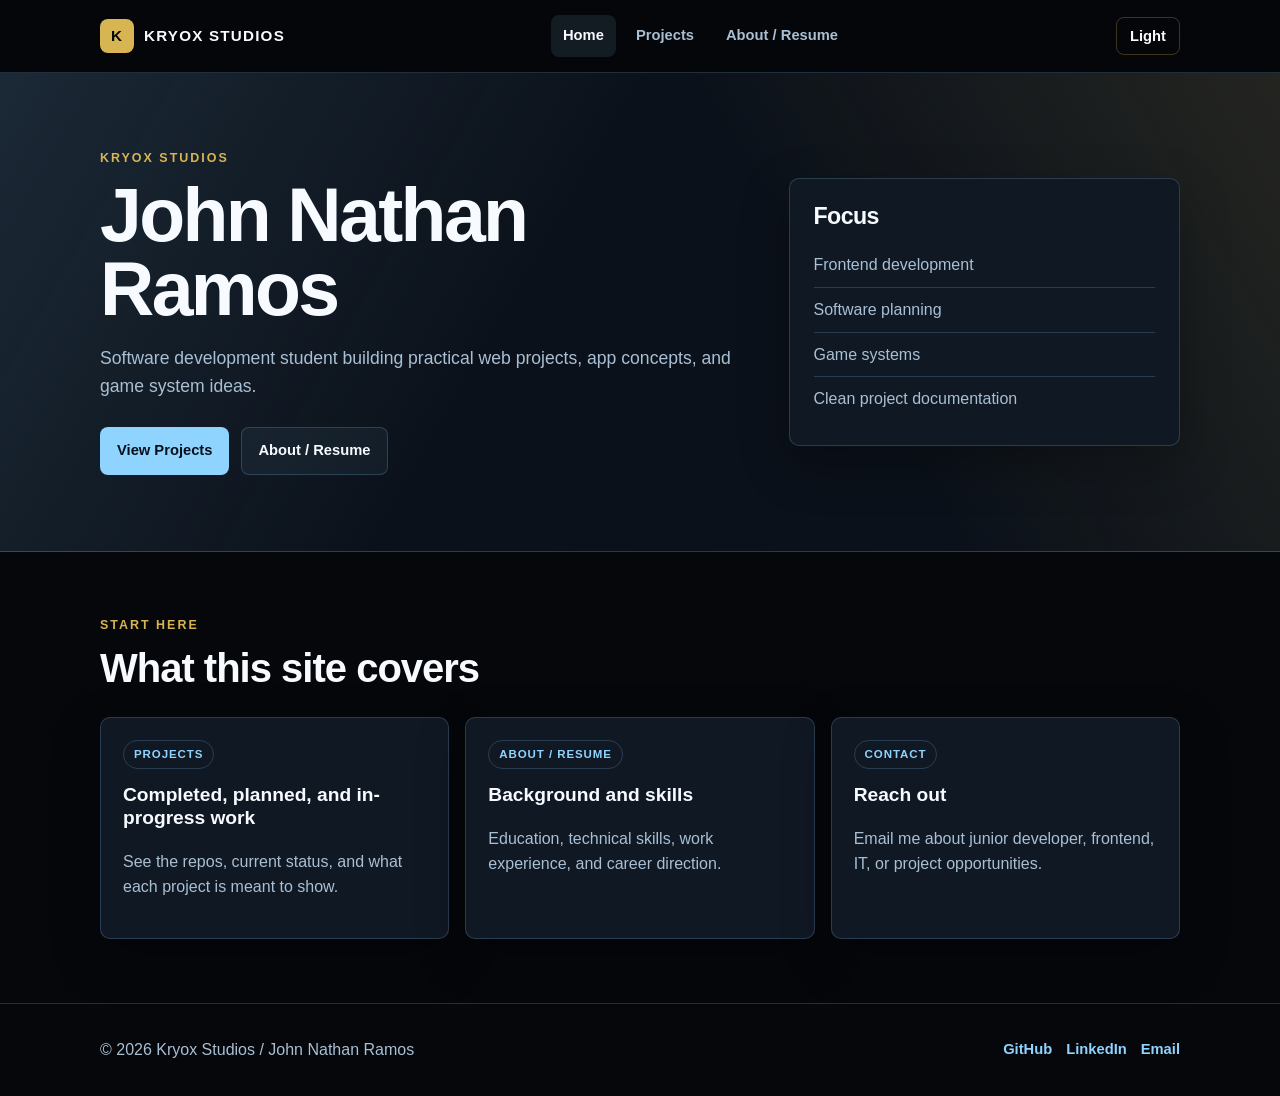
==== commit c5d87b92: "Clarify Kryox home project statuses" ====
--- a/index.html
+++ b/index.html
@@ -69,8 +69,8 @@
         <div class="link-grid">
           <a class="info-card" href="projects.html">
             <span class="card-label">Projects</span>
-            <h3>Completed and in-progress work</h3>
-            <p>See the repos, project status, and what each project is meant to show.</p>
+            <h3>Completed, planned, and in-progress work</h3>
+            <p>See the repos, current status, and what each project is meant to show.</p>
           </a>
 
           <a class="info-card" href="about.html">
--- a/styles.css
+++ b/styles.css
@@ -1,692 +1,381 @@
 :root {
   color-scheme: dark;
-  --bg: #07090f;
-  --bg-alt: #0b0f19;
-  --panel: #101522;
-  --panel-strong: #151b2b;
-  --text: #f4f6fb;
-  --muted: #a9b0c2;
-  --soft: #747d95;
-  --border: rgba(212, 175, 55, 0.2);
-  --border-cool: rgba(129, 148, 186, 0.2);
-  --brand: #d4af37;
-  --brand-bright: #f1cf68;
-  --brand-soft: rgba(212, 175, 55, 0.14);
-  --blue: #74a3ff;
-  --green: #76d6a2;
-  --shadow: 0 24px 80px rgba(0, 0, 0, 0.34);
+  --black: #05070b;
+  --black-soft: #0b111a;
+  --panel: #101824;
+  --panel-light: #152235;
+  --white: #f7fbff;
+  --text: #eef6ff;
+  --muted: #a9bfd3;
+  --ice: #8fd3ff;
+  --ice-strong: #55bdf7;
+  --gold: #d6b552;
+  --gold-soft: rgba(214, 181, 82, 0.14);
+  --border: rgba(143, 211, 255, 0.2);
+  --gold-border: rgba(214, 181, 82, 0.28);
+  --shadow: 0 18px 50px rgba(0, 0, 0, 0.28);
 }
 
 :root.light {
   color-scheme: light;
-  --bg: #f8fafc;
-  --bg-alt: #eef2f7;
+  --black: #f7fbff;
+  --black-soft: #edf6ff;
   --panel: #ffffff;
-  --panel-strong: #f4f7fb;
-  --text: #111827;
-  --muted: #4b5563;
-  --soft: #6b7280;
-  --border: rgba(184, 155, 47, 0.28);
-  --border-cool: rgba(45, 55, 72, 0.12);
-  --brand: #a9811d;
-  --brand-bright: #c79a24;
-  --brand-soft: rgba(184, 155, 47, 0.14);
-  --blue: #315cbd;
-  --green: #178658;
-  --shadow: 0 18px 50px rgba(15, 23, 42, 0.12);
+  --panel-light: #f2f8ff;
+  --white: #06101c;
+  --text: #06101c;
+  --muted: #425466;
+  --ice: #1b7fb8;
+  --ice-strong: #075f92;
+  --gold: #9a7419;
+  --gold-soft: rgba(154, 116, 25, 0.12);
+  --border: rgba(7, 95, 146, 0.18);
+  --gold-border: rgba(154, 116, 25, 0.24);
+  --shadow: 0 14px 36px rgba(6, 16, 28, 0.1);
 }
 
-* {
-  box-sizing: border-box;
-}
-
-html {
-  scroll-behavior: smooth;
-}
-
+* { box-sizing: border-box; }
+html { scroll-behavior: smooth; }
 body {
   margin: 0;
-  background:
-    radial-gradient(900px 420px at 12% -8%, rgba(212, 175, 55, 0.17), transparent 58%),
-    radial-gradient(780px 380px at 86% 2%, rgba(74, 113, 215, 0.16), transparent 56%),
-    var(--bg);
+  min-height: 100vh;
+  background: var(--black);
   color: var(--text);
-  font-family: Inter, ui-sans-serif, system-ui, -apple-system, BlinkMacSystemFont, "Segoe UI", sans-serif;
+  font-family: Arial, Helvetica, sans-serif;
   line-height: 1.6;
-  text-rendering: optimizeLegibility;
-}
-
-a {
-  color: inherit;
-}
-
-.container,
-.nav,
-.hero,
-.footer {
-  width: min(1120px, calc(100% - 40px));
+}
+a { color: inherit; }
+.container, .nav {
+  width: min(1080px, calc(100% - 32px));
   margin-inline: auto;
 }
-
+.narrow { max-width: 780px; }
 .site-header {
+  position: sticky;
+  top: 0;
+  z-index: 5;
   border-bottom: 1px solid var(--border);
-}
-
+  background: color-mix(in srgb, var(--black) 88%, transparent);
+  backdrop-filter: blur(14px);
+}
 .nav {
-  min-height: 76px;
+  min-height: 72px;
   display: flex;
   align-items: center;
   justify-content: space-between;
-  gap: 20px;
-}
-
-.logo {
-  display: inline-flex;
-  align-items: center;
+  gap: 18px;
+}
+.brand, .nav-links, .footer-links, .actions {
+  display: flex;
+  align-items: center;
+}
+.brand {
   gap: 10px;
-  color: var(--text);
-  font-size: 0.9rem;
-  font-weight: 900;
-  letter-spacing: 0.12em;
+  color: var(--white);
+  font-size: 0.95rem;
+  font-weight: 800;
+  letter-spacing: 0.08em;
   text-decoration: none;
   text-transform: uppercase;
 }
-
-.logo-mark {
+.brand-mark {
   width: 34px;
   height: 34px;
   display: grid;
   place-items: center;
+  border-radius: 8px;
+  background: var(--gold);
+  color: #05070b;
+  font-weight: 900;
+}
+.nav-links { gap: 8px; }
+.nav-links a, .theme-toggle, .button, .footer-links a {
+  border-radius: 8px;
+  font-size: 0.92rem;
+  font-weight: 700;
+  text-decoration: none;
+}
+.nav-links a {
+  padding: 9px 12px;
+  color: var(--muted);
+}
+.nav-links a:hover, .nav-links a.active {
+  color: var(--white);
+  background: rgba(143, 211, 255, 0.1);
+}
+.theme-toggle {
+  min-height: 38px;
+  padding: 0 13px;
+  border: 1px solid var(--gold-border);
+  background: transparent;
+  color: var(--white);
+  cursor: pointer;
+}
+.theme-toggle:hover { background: var(--gold-soft); }
+.hero, .page-hero {
+  background:
+    linear-gradient(120deg, rgba(143, 211, 255, 0.12), transparent 42%),
+    linear-gradient(240deg, rgba(214, 181, 82, 0.12), transparent 38%),
+    var(--black-soft);
+  border-bottom: 1px solid var(--border);
+}
+.simple-hero { padding: 76px 0; }
+.page-hero { padding: 68px 0; }
+.hero-grid {
+  display: grid;
+  grid-template-columns: minmax(0, 1.25fr) minmax(280px, 0.75fr);
+  gap: 36px;
+  align-items: center;
+}
+.eyebrow {
+  margin: 0 0 10px;
+  color: var(--gold);
+  font-size: 0.78rem;
+  font-weight: 800;
+  letter-spacing: 0.16em;
+  text-transform: uppercase;
+}
+h1, h2, h3, p { margin-top: 0; }
+h1 {
+  max-width: 760px;
+  margin-bottom: 18px;
+  color: var(--white);
+  font-size: clamp(2.5rem, 7vw, 4.7rem);
+  line-height: 0.98;
+  letter-spacing: -0.035em;
+}
+h2 {
+  color: var(--white);
+  font-size: clamp(1.7rem, 4vw, 2.5rem);
+  line-height: 1.12;
+  letter-spacing: -0.025em;
+}
+h3 {
+  color: var(--white);
+  font-size: 1.2rem;
+  line-height: 1.2;
+}
+.lead {
+  max-width: 700px;
+  color: var(--muted);
+  font-size: 1.1rem;
+}
+.actions {
+  gap: 12px;
+  flex-wrap: wrap;
+  margin-top: 26px;
+}
+.button {
+  display: inline-flex;
+  align-items: center;
+  justify-content: center;
+  min-height: 42px;
+  padding: 0.72rem 1rem;
+  border: 1px solid transparent;
+}
+.button.primary {
+  background: var(--ice);
+  color: #06101c;
+}
+.button.secondary {
+  border-color: var(--border);
+  color: var(--white);
+  background: rgba(143, 211, 255, 0.06);
+}
+.button:hover { border-color: var(--gold); }
+.hero-panel, .info-card, .project-card, .resume-card, .resume-section {
   border: 1px solid var(--border);
   border-radius: 10px;
-  background: linear-gradient(145deg, var(--brand-bright), var(--brand));
-  color: #111827;
-  box-shadow: 0 10px 28px rgba(212, 175, 55, 0.18);
-}
-
-.nav-links {
-  display: flex;
-  align-items: center;
+  background: var(--panel);
+  box-shadow: var(--shadow);
+}
+.hero-panel { padding: 24px; }
+.hero-panel h2 {
+  margin-bottom: 14px;
+  font-size: 1.45rem;
+}
+.clean-list {
+  margin: 0;
+  padding: 0;
+  list-style: none;
+}
+.clean-list li {
+  padding: 9px 0;
+  color: var(--muted);
+  border-top: 1px solid var(--border);
+}
+.clean-list li:first-child { border-top: 0; }
+.section { padding: 64px 0; }
+.section-alt {
+  background: var(--black-soft);
+  border-top: 1px solid var(--border);
+  border-bottom: 1px solid var(--border);
+}
+.section-heading {
+  max-width: 740px;
+  margin-bottom: 26px;
+}
+.section-heading h2 { margin-bottom: 10px; }
+.link-grid {
+  display: grid;
+  grid-template-columns: repeat(3, minmax(0, 1fr));
+  gap: 16px;
+}
+.info-card {
+  display: block;
+  min-height: 210px;
+  padding: 22px;
+  text-decoration: none;
+}
+.info-card:hover { border-color: var(--gold); }
+.card-label, .status {
+  display: inline-flex;
+  width: fit-content;
+  margin-bottom: 14px;
+  border-radius: 999px;
+  padding: 0.28rem 0.62rem;
+  font-size: 0.72rem;
+  font-weight: 800;
+  letter-spacing: 0.08em;
+  text-transform: uppercase;
+}
+.card-label {
+  color: var(--ice);
+  border: 1px solid var(--border);
+}
+.info-card p, .project-card p, .resume-card p, .resume-section p, .project-meta dd, .resume-item li {
+  color: var(--muted);
+}
+.project-list {
+  display: grid;
+  gap: 18px;
+}
+.project-list.compact .project-card { grid-template-columns: minmax(0, 1fr) auto; }
+.project-card {
+  display: grid;
+  grid-template-columns: minmax(0, 1.1fr) minmax(220px, 0.9fr) auto;
   gap: 22px;
-}
-
-.nav-links a,
-.text-link {
-  color: var(--muted);
-  font-size: 0.92rem;
+  align-items: start;
+  padding: 22px;
+}
+.status { color: var(--black); }
+.status.complete { background: var(--ice); }
+.status.progress { background: var(--gold); }
+.project-meta {
+  margin: 0;
+  display: grid;
+  gap: 12px;
+}
+.project-meta dt {
+  color: var(--white);
   font-weight: 800;
-  text-decoration: none;
-}
-
-.nav-links a:hover,
-.text-link:hover {
-  color: var(--brand-bright);
-}
-
-.theme-toggle {
-  min-width: 72px;
-  min-height: 38px;
-  border: 1px solid var(--border);
-  border-radius: 999px;
-  background: rgba(255, 255, 255, 0.04);
-  color: var(--text);
-  cursor: pointer;
-  font: inherit;
-  font-size: 0.82rem;
-  font-weight: 900;
-}
-
-.theme-toggle:hover {
-  background: var(--brand-soft);
-}
-
-.hero {
-  min-height: calc(100vh - 76px);
-  display: grid;
-  grid-template-columns: minmax(0, 1.05fr) minmax(340px, 0.95fr);
-  align-items: center;
-  gap: 56px;
-  padding-block: 72px;
-}
-
-.hero-copy {
-  display: grid;
+}
+.project-meta dd { margin: 0; }
+.resume-layout {
+  display: grid;
+  grid-template-columns: 280px minmax(0, 1fr);
   gap: 22px;
-}
-
-.studio-line,
-.section-kicker {
-  margin: 0;
-  color: var(--brand-bright);
-  font-size: 0.78rem;
-  font-weight: 900;
-  letter-spacing: 0.18em;
-  text-transform: uppercase;
-}
-
-.hero h1 {
-  margin: 0;
-  max-width: 11ch;
-  font-size: clamp(3.3rem, 8vw, 6.8rem);
-  line-height: 0.92;
-  letter-spacing: -0.045em;
-}
-
-.hero-text {
-  max-width: 64ch;
-  margin: 0;
-  color: var(--muted);
-  font-size: 1.08rem;
-}
-
-.hero-actions,
-.card-actions,
-.contact-links {
-  display: flex;
-  align-items: center;
-  flex-wrap: wrap;
-  gap: 12px;
-}
-
-.btn {
-  display: inline-flex;
-  align-items: center;
-  justify-content: center;
-  min-height: 44px;
-  border-radius: 999px;
-  padding: 0.78rem 1.12rem;
-  border: 1px solid transparent;
-  font-size: 0.9rem;
-  font-weight: 900;
-  text-decoration: none;
-  transition: transform 180ms ease, border-color 180ms ease, background 180ms ease;
-}
-
-.btn:hover {
-  transform: translateY(-2px);
-}
-
-.btn-primary {
-  background: linear-gradient(145deg, var(--brand-bright), var(--brand));
-  color: #111827;
-  box-shadow: 0 18px 44px rgba(212, 175, 55, 0.2);
-}
-
-.btn-secondary {
-  border-color: var(--border);
-  background: rgba(255, 255, 255, 0.035);
-  color: var(--text);
-}
-
-.btn-secondary:hover {
-  background: var(--brand-soft);
-}
-
-.btn-small {
-  min-height: 38px;
-  padding: 0.58rem 0.9rem;
-  font-size: 0.82rem;
-}
-
-.studio-board {
-  border: 1px solid var(--border);
-  border-radius: 28px;
-  background:
-    linear-gradient(180deg, rgba(255, 255, 255, 0.08), rgba(255, 255, 255, 0.02)),
-    var(--panel);
-  box-shadow: var(--shadow);
-  overflow: hidden;
-}
-
-.board-header {
-  min-height: 54px;
-  display: flex;
-  align-items: center;
-  gap: 10px;
-  padding: 0 18px;
-  border-bottom: 1px solid var(--border-cool);
-  color: var(--muted);
-  font-size: 0.82rem;
-  font-weight: 900;
-}
-
-.board-dot {
-  width: 10px;
-  height: 10px;
-  border-radius: 50%;
-  background: var(--green);
-  box-shadow: 0 0 18px rgba(118, 214, 162, 0.55);
-}
-
-.board-grid {
-  display: grid;
-  grid-template-columns: repeat(2, minmax(0, 1fr));
-  gap: 14px;
-  padding: 18px;
-}
-
-.board-card {
-  min-height: 142px;
-  display: flex;
-  flex-direction: column;
-  justify-content: flex-end;
-  gap: 7px;
-  border: 1px solid var(--border-cool);
-  border-radius: 18px;
-  padding: 16px;
-  background: rgba(255, 255, 255, 0.035);
-}
-
-.board-card-featured {
-  grid-row: span 2;
-  min-height: 298px;
-  background:
-    linear-gradient(145deg, rgba(212, 175, 55, 0.22), rgba(116, 163, 255, 0.08)),
-    rgba(255, 255, 255, 0.035);
-}
-
-.board-label {
-  color: var(--brand-bright);
-  font-size: 0.72rem;
-  font-weight: 900;
-  letter-spacing: 0.12em;
-  text-transform: uppercase;
-}
-
-.board-card strong {
-  font-size: 1.24rem;
-  line-height: 1.1;
-}
-
-.board-card p {
-  margin: 0;
-  color: var(--muted);
-  font-size: 0.92rem;
-}
-
-.section {
-  padding-block: 90px;
-}
-
-.section-alt,
-.section-intro {
-  background:
-    linear-gradient(180deg, rgba(255, 255, 255, 0.02), transparent),
-    var(--bg-alt);
-  border-block: 1px solid var(--border-cool);
-}
-
-.overview {
-  display: grid;
-  grid-template-columns: repeat(3, minmax(0, 1fr));
-  gap: 18px;
-  padding-block: 30px;
-}
-
-.overview div {
-  padding: 10px 0;
-}
-
-.metric-value {
-  display: block;
-  color: var(--brand-bright);
-  font-size: clamp(2rem, 5vw, 3.2rem);
-  font-weight: 950;
-  line-height: 1;
-}
-
-.metric-label {
+  align-items: start;
+}
+.resume-side {
+  display: grid;
+  gap: 18px;
+}
+.resume-card, .resume-section { padding: 22px; }
+.resume-card h2, .resume-section h2 {
+  margin-bottom: 14px;
+  font-size: 1.45rem;
+}
+.resume-card a {
   display: block;
   margin-top: 8px;
-  color: var(--muted);
-  font-weight: 800;
-}
+  color: var(--ice);
+  font-weight: 700;
+  text-decoration: none;
+  overflow-wrap: anywhere;
+}
+.resume-main {
+  display: grid;
+  gap: 18px;
+}
+.resume-item {
+  padding-top: 18px;
+  border-top: 1px solid var(--border);
+}
+.resume-item:first-of-type {
+  padding-top: 0;
+  border-top: 0;
+}
+.resume-item h3 { margin-bottom: 6px; }
+.resume-item ul {
+  margin-bottom: 0;
+  padding-left: 20px;
+}
+.tag-list {
+  display: flex;
+  flex-wrap: wrap;
+  gap: 10px;
+}
+.tag-list span {
+  border: 1px solid var(--gold-border);
+  border-radius: 999px;
+  padding: 0.5rem 0.72rem;
+  color: var(--white);
+  background: var(--gold-soft);
+  font-weight: 700;
+}
+.footer {
+  border-top: 1px solid var(--border);
+  background: var(--black);
+}
+.footer-inner {
+  min-height: 92px;
+  display: flex;
+  align-items: center;
+  justify-content: space-between;
+  gap: 18px;
+  color: var(--muted);
+}
+.footer p { margin-bottom: 0; }
+.footer-links {
+  gap: 14px;
+  flex-wrap: wrap;
+}
+.footer-links a { color: var(--ice); }
 
-.section-head {
-  max-width: 760px;
-  margin-bottom: 36px;
+@media (max-width: 860px) {
+  .nav {
+    min-height: auto;
+    padding: 14px 0;
+    align-items: flex-start;
+    flex-wrap: wrap;
+  }
+  .nav-links {
+    order: 3;
+    width: 100%;
+    overflow-x: auto;
+    padding-top: 4px;
+  }
+  .hero-grid, .link-grid, .project-card, .project-list.compact .project-card, .resume-layout {
+    grid-template-columns: 1fr;
+  }
+  .simple-hero, .page-hero { padding: 52px 0; }
+  .section { padding: 48px 0; }
+  .project-card .button { width: fit-content; }
+  .footer-inner {
+    align-items: flex-start;
+    flex-direction: column;
+    padding: 24px 0;
+  }
 }
 
-.section-head h2,
-.contact-card h2 {
-  margin: 10px 0 0;
-  font-size: clamp(2rem, 4vw, 3.4rem);
-  line-height: 1.02;
-  letter-spacing: -0.04em;
-}
-
-.section-head p:last-child {
-  margin: 16px 0 0;
-  color: var(--muted);
-  font-size: 1.02rem;
-}
-
-.project-grid {
-  display: grid;
-  grid-template-columns: repeat(2, minmax(0, 1fr));
-  gap: 18px;
-}
-
-.project-card,
-.work-row,
-.skills-panel,
-.contact-card {
-  border: 1px solid var(--border-cool);
-  border-radius: 22px;
-  background: var(--panel);
-  box-shadow: var(--shadow);
-}
-
-.project-card {
-  display: grid;
-  overflow: hidden;
-}
-
-.project-card-large {
-  grid-row: span 2;
-}
-
-.project-media {
-  min-height: 210px;
-  display: flex;
-  align-items: flex-end;
-  padding: 20px;
-  color: #ffffff;
-  font-size: 1.2rem;
-  font-weight: 950;
-  letter-spacing: -0.03em;
-  position: relative;
-  overflow: hidden;
-}
-
-.project-media::before {
-  content: "";
-  position: absolute;
-  inset: 0;
-  opacity: 0.92;
-}
-
-.project-media span {
-  position: relative;
-  z-index: 1;
-}
-
-.dch-preview::before {
-  background:
-    linear-gradient(180deg, transparent, rgba(0, 0, 0, 0.68)),
-    linear-gradient(135deg, #172033 0%, #243856 45%, #c9a34e 46%, #e4c774 54%, #111827 55%);
-}
-
-.portfolio-preview::before {
-  background:
-    linear-gradient(180deg, transparent, rgba(0, 0, 0, 0.68)),
-    radial-gradient(circle at 22% 18%, rgba(212, 175, 55, 0.9), transparent 24%),
-    linear-gradient(135deg, #07090f, #18233a 58%, #0f172a);
-}
-
-.exchange-preview::before {
-  background:
-    linear-gradient(180deg, transparent, rgba(0, 0, 0, 0.68)),
-    repeating-linear-gradient(135deg, rgba(255,255,255,0.08) 0 2px, transparent 2px 20px),
-    linear-gradient(135deg, #12352f, #102238 58%, #d4af37);
-}
-
-.project-body {
-  display: grid;
-  gap: 14px;
-  padding: 22px;
-}
-
-.project-title-row {
-  display: flex;
-  align-items: flex-start;
-  justify-content: space-between;
-  gap: 12px;
-}
-
-.project-title-row h3,
-.work-row h3,
-.skills-panel h3 {
-  margin: 0;
-  font-size: 1.25rem;
-  line-height: 1.18;
-  letter-spacing: -0.02em;
-}
-
-.project-body p,
-.work-row p,
-.about-copy p,
-.skills-panel p {
-  margin: 0;
-  color: var(--muted);
-}
-
-.project-points {
-  margin: 0;
-  padding-left: 18px;
-  color: var(--muted);
-}
-
-.status {
-  width: fit-content;
-  display: inline-flex;
-  align-items: center;
-  min-height: 28px;
-  border-radius: 999px;
-  padding: 0.3rem 0.62rem;
-  border: 1px solid var(--border);
-  font-size: 0.7rem;
-  font-weight: 950;
-  letter-spacing: 0.08em;
-  text-transform: uppercase;
-  white-space: nowrap;
-}
-
-.status-complete {
-  color: var(--green);
-  background: rgba(118, 214, 162, 0.09);
-  border-color: rgba(118, 214, 162, 0.22);
-}
-
-.status-progress {
-  color: var(--brand-bright);
-  background: var(--brand-soft);
-}
-
-.work-list {
-  display: grid;
-  gap: 14px;
-}
-
-.work-row {
-  display: grid;
-  grid-template-columns: minmax(190px, 0.8fr) minmax(0, 1.5fr) auto;
-  align-items: center;
-  gap: 24px;
-  padding: 22px;
-}
-
-.work-row div {
-  display: grid;
-  gap: 10px;
-}
-
-.about-layout {
-  display: grid;
-  grid-template-columns: minmax(240px, 0.85fr) minmax(0, 1.15fr);
-  gap: 48px;
-}
-
-.about-head {
-  margin-bottom: 0;
-}
-
-.about-copy {
-  display: grid;
-  gap: 20px;
-}
-
-.skills-panel {
-  display: grid;
-  grid-template-columns: repeat(3, minmax(0, 1fr));
-  gap: 1px;
-  overflow: hidden;
-  background: var(--border-cool);
-}
-
-.skills-panel div {
-  padding: 20px;
-  background: var(--panel);
-}
-
-.skills-panel h3 {
-  margin-bottom: 8px;
-  font-size: 0.92rem;
-}
-
-.contact-section {
-  padding-top: 0;
-}
-
-.contact-card {
-  display: flex;
-  align-items: center;
-  justify-content: space-between;
-  gap: 28px;
-  padding: 34px;
-}
-
-.contact-card h2 {
-  font-size: clamp(1.8rem, 4vw, 2.8rem);
-}
-
-.contact-links {
-  justify-content: flex-end;
-}
-
-.contact-links a {
-  border: 1px solid var(--border);
-  border-radius: 999px;
-  padding: 0.7rem 0.95rem;
-  color: var(--text);
-  font-weight: 900;
-  text-decoration: none;
-}
-
-.contact-links a:hover {
-  background: var(--brand-soft);
-}
-
-.footer {
-  display: flex;
-  justify-content: space-between;
-  gap: 16px;
-  padding-block: 28px 42px;
-  border-top: 1px solid var(--border-cool);
-  color: var(--muted);
-}
-
-.footer p {
-  margin: 0;
-}
-
-.footer a {
-  color: var(--muted);
-  font-weight: 900;
-  text-decoration: none;
-}
-
-.footer a:hover {
-  color: var(--brand-bright);
-}
-
-@media (max-width: 900px) {
-  .container,
-  .nav,
-  .hero,
-  .footer {
-    width: min(100% - 28px, 1120px);
-  }
-
-  .nav {
-    min-height: 68px;
-  }
-
-  .nav-links {
-    display: none;
-  }
-
-  .hero {
-    min-height: auto;
-    grid-template-columns: 1fr;
-    gap: 34px;
-    padding-block: 48px;
-  }
-
-  .hero h1 {
-    max-width: 12ch;
-  }
-
-  .overview,
-  .project-grid,
-  .about-layout,
-  .skills-panel {
-    grid-template-columns: 1fr;
-  }
-
-  .section {
-    padding-block: 64px;
-  }
-
-  .work-row,
-  .contact-card {
-    grid-template-columns: 1fr;
-    align-items: flex-start;
-  }
-
-  .work-row {
-    display: grid;
-  }
-
-  .contact-card {
-    display: grid;
-  }
-
-  .contact-links {
-    justify-content: flex-start;
-  }
-}
-
-@media (max-width: 560px) {
-  .logo {
-    font-size: 0.78rem;
-  }
-
-  .theme-toggle {
-    min-width: 64px;
-  }
-
-  .board-grid {
-    grid-template-columns: 1fr;
-  }
-
-  .board-card-featured {
-    min-height: 180px;
-  }
-
-  .project-title-row {
-    flex-direction: column;
-  }
-
-  .hero-actions,
-  .card-actions,
-  .contact-links {
+@media (max-width: 520px) {
+  .container, .nav { width: min(100% - 24px, 1080px); }
+  .brand { font-size: 0.82rem; }
+  .theme-toggle { min-height: 34px; }
+  .actions, .footer-links {
     align-items: stretch;
     flex-direction: column;
   }
-
-  .btn,
-  .contact-links a {
-    width: 100%;
-  }
-}
+  .button, .project-card .button { width: 100%; }
+}
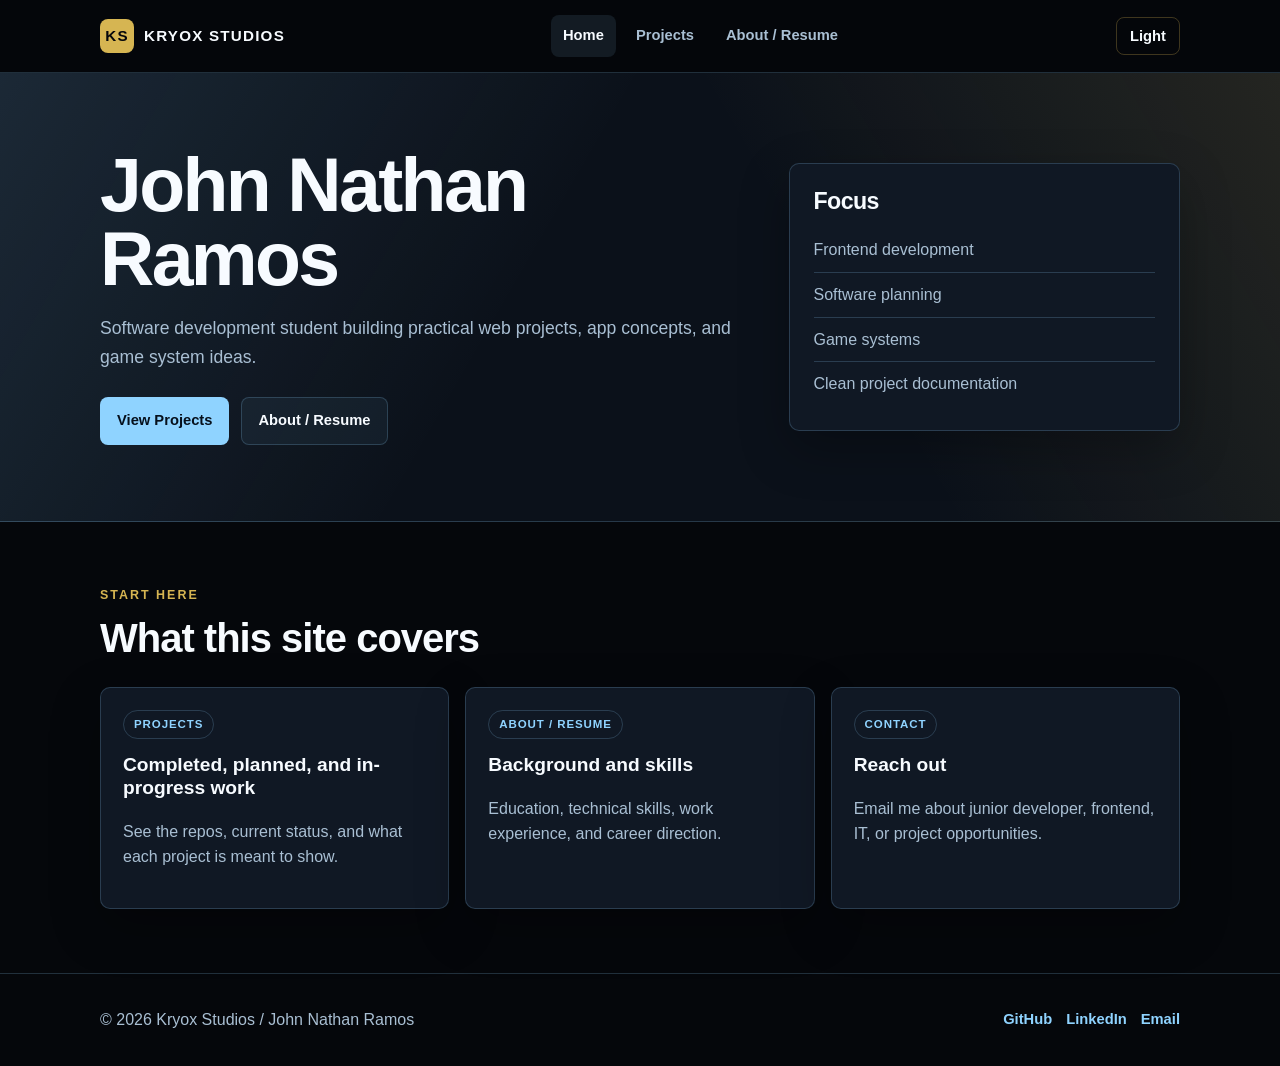
==== commit c79a405f: "Tweak Kryox header branding" ====
--- a/index.html
+++ b/index.html
@@ -15,7 +15,7 @@
   <header class="site-header">
     <nav class="nav" aria-label="Primary navigation">
       <a class="brand" href="index.html">
-        <span class="brand-mark">K</span>
+        <span class="brand-mark">KS</span>
         <span>Kryox Studios</span>
       </a>
 
@@ -35,7 +35,6 @@
     <section class="hero simple-hero">
       <div class="container hero-grid">
         <div>
-          <p class="eyebrow">Kryox Studios</p>
           <h1>John Nathan Ramos</h1>
           <p class="lead">
             Software development student building practical web projects, app concepts,
--- a/styles.css
+++ b/styles.css
@@ -260,6 +260,7 @@
 }
 .status { color: var(--black); }
 .status.complete { background: var(--ice); }
+.status.planned { background: var(--white); }
 .status.progress { background: var(--gold); }
 .project-meta {
   margin: 0;
